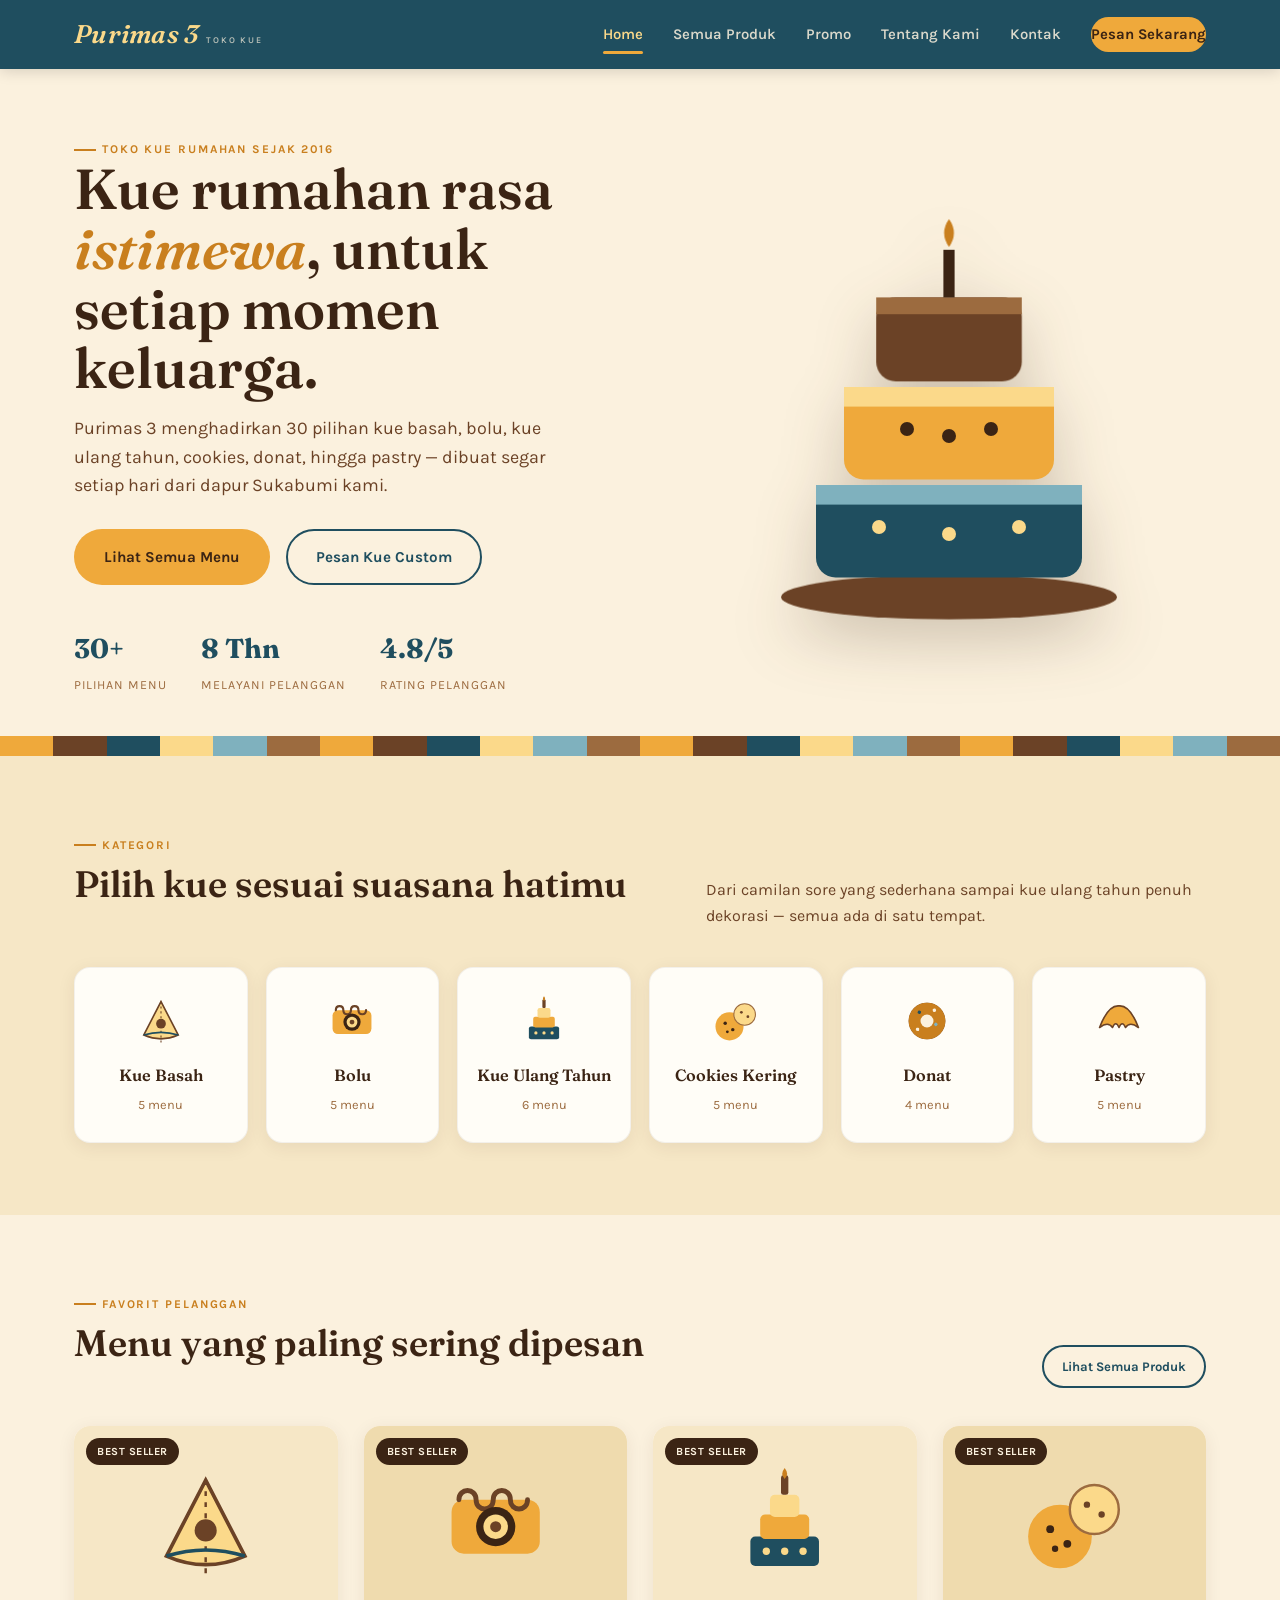
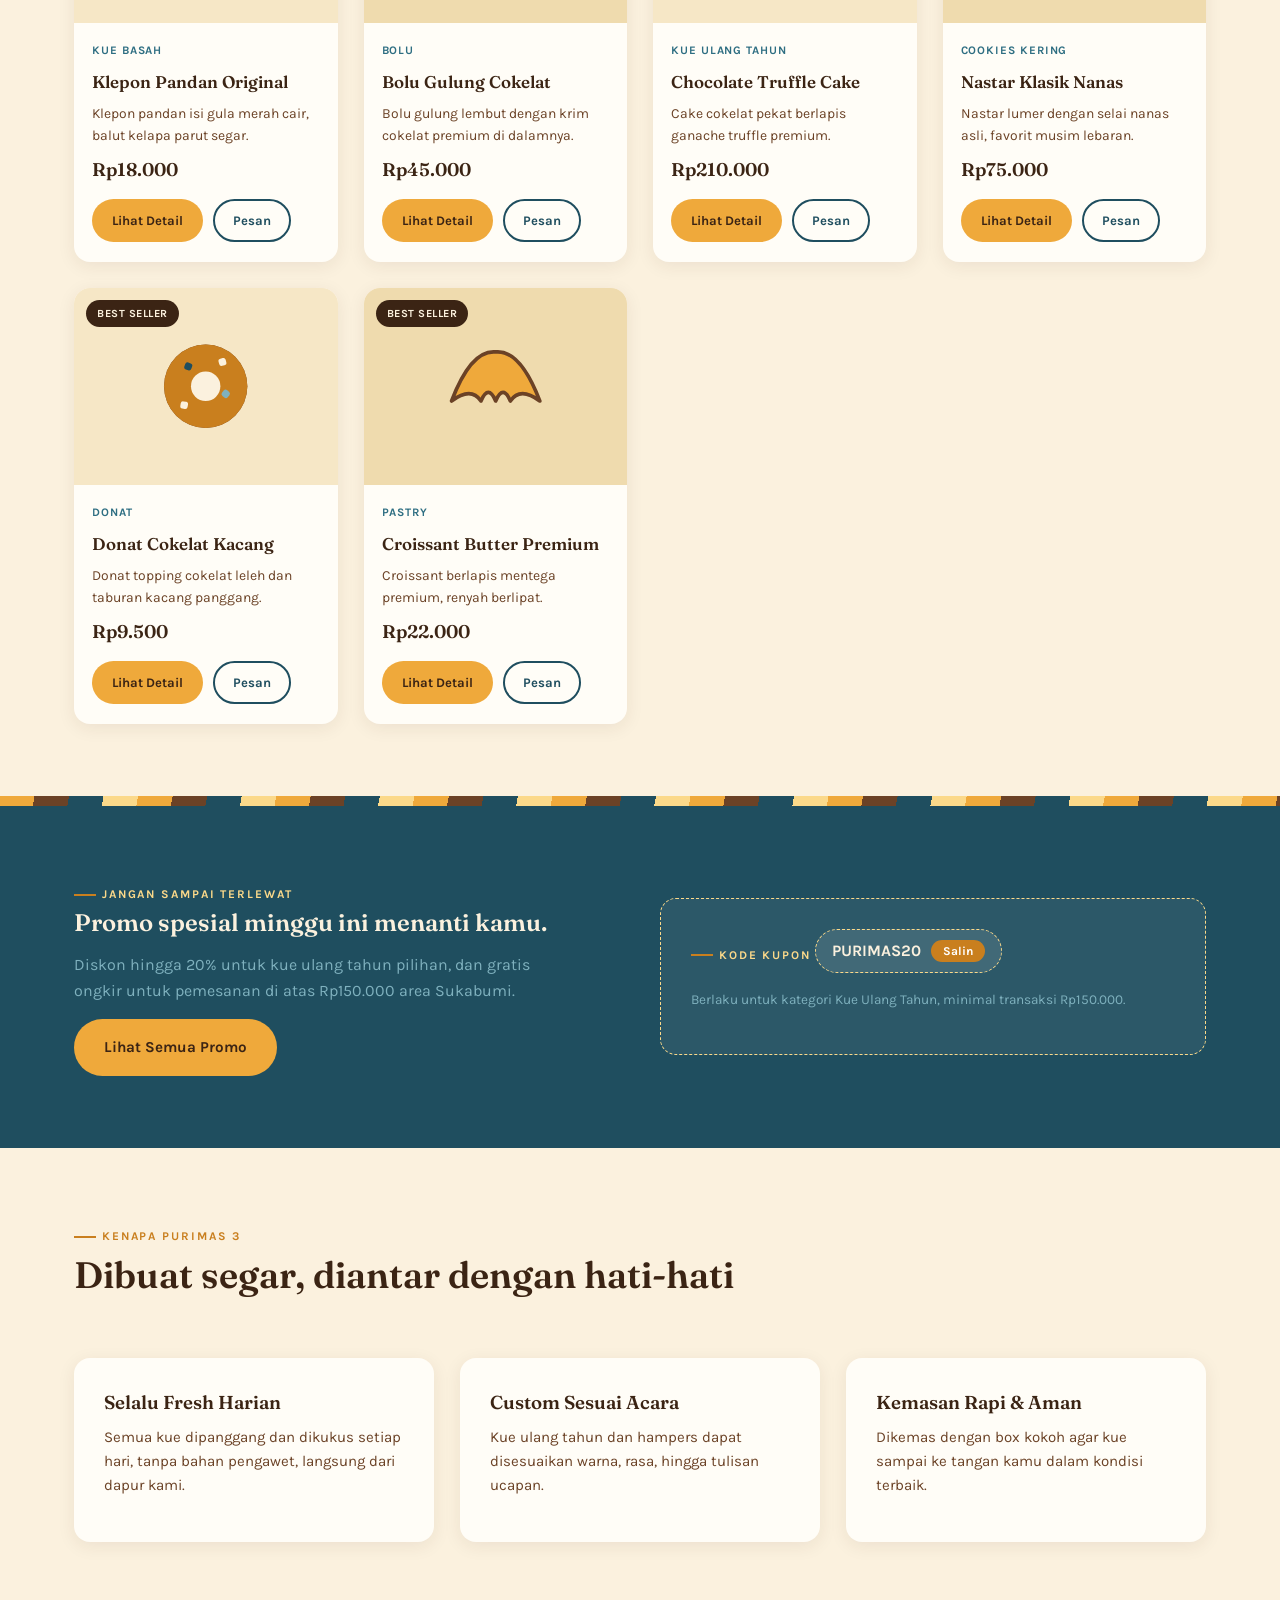
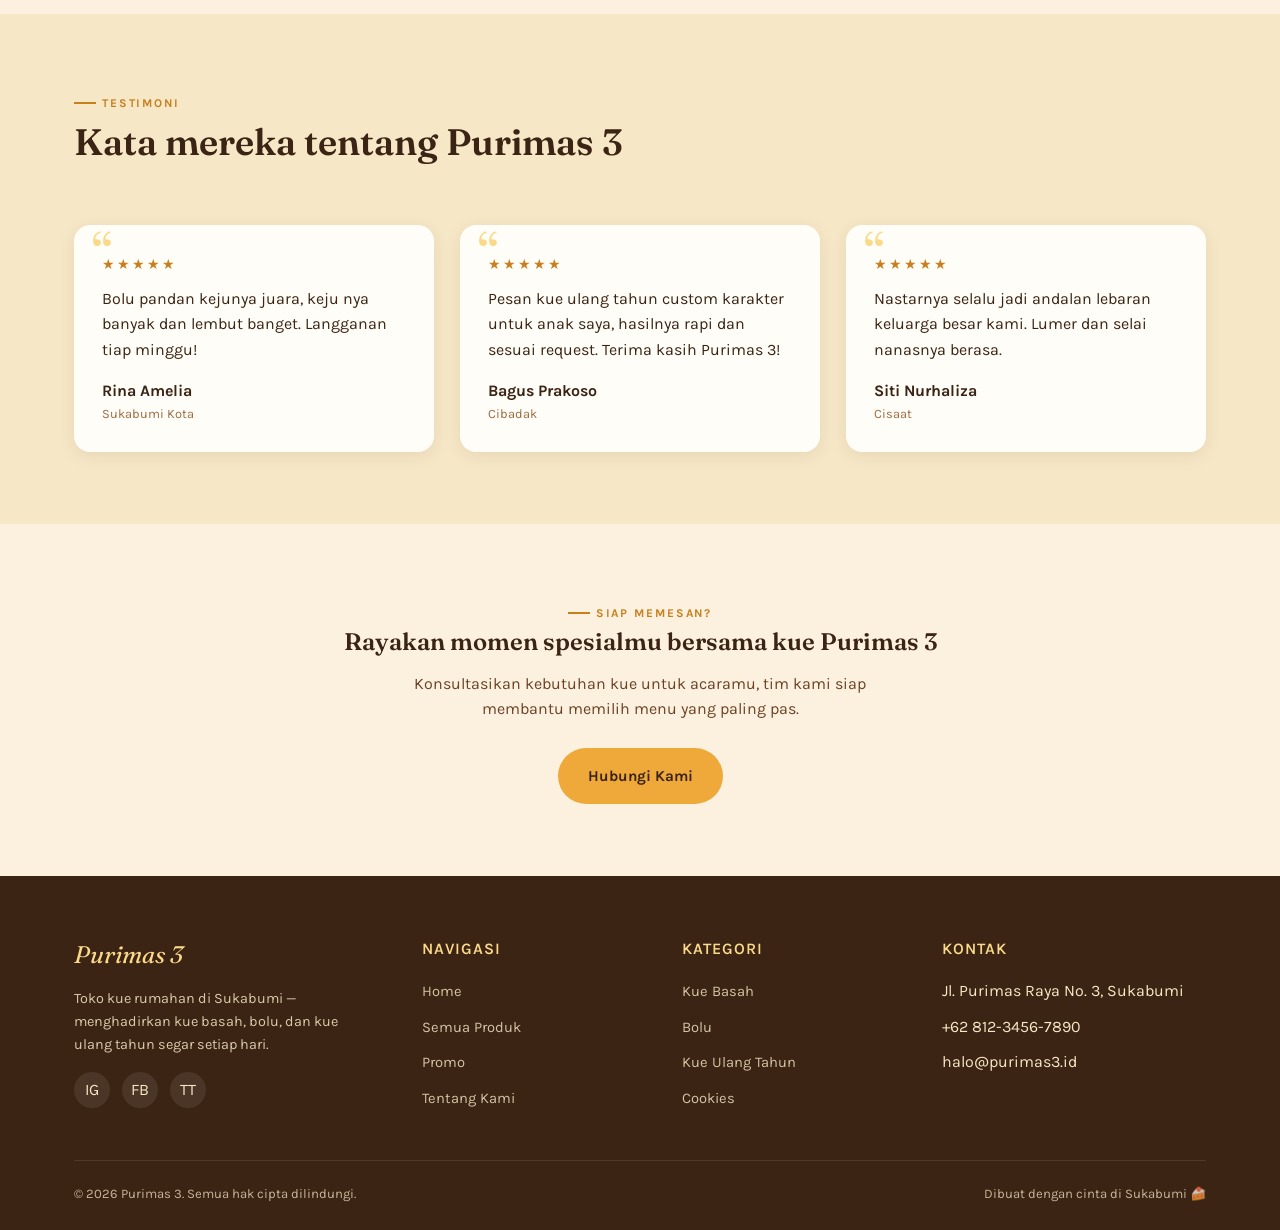
==== index.html @ 526856b1 "first commit" ====
<!DOCTYPE html>
<html lang="id">
<head>
<meta charset="UTF-8">
<meta name="viewport" content="width=device-width, initial-scale=1.0">
<title>Purimas 3 — Toko Kue &amp; Bolu Rumahan</title>
<meta name="description" content="Purimas 3, toko kue rumahan dengan 30 pilihan menu: kue basah, bolu, kue ulang tahun, cookies, donat, hingga pastry. Pesan online, antar ke rumah.">
<link rel="stylesheet" href="css/style.css">
</head>
<body>

<header class="site-header">
  <div class="nav-wrap">
    <a href="index.html" class="logo">Purimas 3 <small>Toko Kue</small></a>
    <nav class="nav-links" id="navLinks">
      <a href="index.html">Home</a>
      <a href="produk.html">Semua Produk</a>
      <a href="promo.html">Promo</a>
      <a href="tentang.html">Tentang Kami</a>
      <a href="kontak.html">Kontak</a>
      <a href="produk.html" class="nav-cta">Pesan Sekarang</a>
    </nav>
    <button class="nav-toggle" aria-label="Buka menu" aria-expanded="false">☰</button>
  </div>
</header>

<!-- HERO -->
<section class="hero">
  <div class="container hero-grid">
    <div>
      <span class="eyebrow">Toko Kue Rumahan Sejak 2016</span>
      <h1>Kue rumahan rasa <em>istimewa</em>, untuk setiap momen keluarga.</h1>
      <p class="lead">Purimas 3 menghadirkan 30 pilihan kue basah, bolu, kue ulang tahun, cookies, donat, hingga pastry — dibuat segar setiap hari dari dapur Sukabumi kami.</p>
      <div class="hero-actions">
        <a href="produk.html" class="btn btn-primary">Lihat Semua Menu</a>
        <a href="kontak.html" class="btn btn-outline">Pesan Kue Custom</a>
      </div>
      <div class="hero-stats">
        <div><strong>30+</strong><span>Pilihan Menu</span></div>
        <div><strong>8 Thn</strong><span>Melayani Pelanggan</span></div>
        <div><strong>4.8/5</strong><span>Rating Pelanggan</span></div>
      </div>
    </div>
    <div class="hero-art">
      <svg class="cake-illustration" viewBox="0 0 300 320" xmlns="http://www.w3.org/2000/svg">
        <ellipse class="layer" cx="150" cy="290" rx="120" ry="16" fill="var(--brown-mid)" opacity="0.25"/>
        <rect class="layer" x="55" y="210" width="190" height="66" rx="14" fill="var(--blue-deep)"/>
        <rect class="layer" x="55" y="210" width="190" height="14" fill="var(--blue-soft)"/>
        <rect class="layer" x="75" y="140" width="150" height="66" rx="14" fill="var(--gold)"/>
        <rect class="layer" x="75" y="140" width="150" height="14" fill="var(--gold-pale)"/>
        <rect class="layer" x="98" y="76" width="104" height="60" rx="14" fill="var(--brown-mid)"/>
        <rect class="layer" x="98" y="76" width="104" height="12" fill="var(--brown-soft)"/>
        <rect class="layer" x="146" y="42" width="8" height="34" fill="var(--brown-dark)"/>
        <path class="layer" d="M150 20 Q157 30 150 40 Q143 30 150 20 Z" fill="var(--gold-deep)"/>
        <circle class="layer" cx="120" cy="170" r="5" fill="var(--brown-dark)"/>
        <circle class="layer" cx="150" cy="175" r="5" fill="var(--brown-dark)"/>
        <circle class="layer" cx="180" cy="170" r="5" fill="var(--brown-dark)"/>
        <circle class="layer" cx="100" cy="240" r="5" fill="var(--gold-pale)"/>
        <circle class="layer" cx="150" cy="245" r="5" fill="var(--gold-pale)"/>
        <circle class="layer" cx="200" cy="240" r="5" fill="var(--gold-pale)"/>
      </svg>
    </div>
  </div>
</section>

<div class="lapis-divider"></div>

<!-- KATEGORI -->
<section class="bg-cream-soft">
  <div class="container">
    <div class="section-head">
      <div>
        <span class="eyebrow">Kategori</span>
        <h2>Pilih kue sesuai suasana hatimu</h2>
      </div>
      <p>Dari camilan sore yang sederhana sampai kue ulang tahun penuh dekorasi — semua ada di satu tempat.</p>
    </div>
    <div class="category-grid" id="categoryGrid"></div>
  </div>
</section>

<!-- PRODUK FAVORIT -->
<section>
  <div class="container">
    <div class="section-head">
      <div>
        <span class="eyebrow">Favorit Pelanggan</span>
        <h2>Menu yang paling sering dipesan</h2>
      </div>
      <a href="produk.html" class="btn btn-outline btn-small">Lihat Semua Produk</a>
    </div>
    <div class="product-grid" id="favoriteGrid"></div>
  </div>
</section>

<div class="lapis-strip"></div>

<!-- PROMO BANNER -->
<section class="bg-blue">
  <div class="container grid-2">
    <div>
      <span class="eyebrow" style="color:var(--gold-pale)">Jangan Sampai Terlewat</span>
      <h2>Promo spesial minggu ini menanti kamu.</h2>
      <p style="color:var(--blue-soft);max-width:48ch;">Diskon hingga 20% untuk kue ulang tahun pilihan, dan gratis ongkir untuk pemesanan di atas Rp150.000 area Sukabumi.</p>
      <a href="promo.html" class="btn btn-primary">Lihat Semua Promo</a>
    </div>
    <div class="info-card" style="background:rgba(255,253,247,0.06);border:1.5px dashed var(--gold-pale);box-shadow:none;">
      <p class="eyebrow" style="color:var(--gold-pale)">Kode Kupon</p>
      <div class="promo-code" style="background:rgba(255,253,247,0.1);color:var(--cream);border-color:var(--gold-pale);">
        <span>PURIMAS20</span>
        <button onclick="navigator.clipboard.writeText('PURIMAS20'); showToast('Kode promo disalin!')">Salin</button>
      </div>
      <p style="color:var(--blue-soft);font-size:.85rem;margin-top:12px;">Berlaku untuk kategori Kue Ulang Tahun, minimal transaksi Rp150.000.</p>
    </div>
  </div>
</section>

<!-- KENAPA PILIH KAMI -->
<section>
  <div class="container">
    <div class="section-head">
      <div>
        <span class="eyebrow">Kenapa Purimas 3</span>
        <h2>Dibuat segar, diantar dengan hati-hati</h2>
      </div>
    </div>
    <div class="grid-3">
      <div class="info-card reveal">
        <h3>Selalu Fresh Harian</h3>
        <p style="color:var(--brown-mid);font-size:.94rem;">Semua kue dipanggang dan dikukus setiap hari, tanpa bahan pengawet, langsung dari dapur kami.</p>
      </div>
      <div class="info-card reveal">
        <h3>Custom Sesuai Acara</h3>
        <p style="color:var(--brown-mid);font-size:.94rem;">Kue ulang tahun dan hampers dapat disesuaikan warna, rasa, hingga tulisan ucapan.</p>
      </div>
      <div class="info-card reveal">
        <h3>Kemasan Rapi &amp; Aman</h3>
        <p style="color:var(--brown-mid);font-size:.94rem;">Dikemas dengan box kokoh agar kue sampai ke tangan kamu dalam kondisi terbaik.</p>
      </div>
    </div>
  </div>
</section>

<!-- TESTIMONI -->
<section class="bg-cream-soft">
  <div class="container">
    <div class="section-head">
      <div>
        <span class="eyebrow">Testimoni</span>
        <h2>Kata mereka tentang Purimas 3</h2>
      </div>
    </div>
    <div class="grid-3">
      <div class="testi-card reveal">
        <div class="stars">★★★★★</div>
        <p style="margin-top:10px;">Bolu pandan kejunya juara, keju nya banyak dan lembut banget. Langganan tiap minggu!</p>
        <div class="testi-name">Rina Amelia</div>
        <div class="testi-role">Sukabumi Kota</div>
      </div>
      <div class="testi-card reveal">
        <div class="stars">★★★★★</div>
        <p style="margin-top:10px;">Pesan kue ulang tahun custom karakter untuk anak saya, hasilnya rapi dan sesuai request. Terima kasih Purimas 3!</p>
        <div class="testi-name">Bagus Prakoso</div>
        <div class="testi-role">Cibadak</div>
      </div>
      <div class="testi-card reveal">
        <div class="stars">★★★★★</div>
        <p style="margin-top:10px;">Nastarnya selalu jadi andalan lebaran keluarga besar kami. Lumer dan selai nanasnya berasa.</p>
        <div class="testi-name">Siti Nurhaliza</div>
        <div class="testi-role">Cisaat</div>
      </div>
    </div>
  </div>
</section>

<!-- CTA -->
<section>
  <div class="container text-center">
    <span class="eyebrow" style="justify-content:center;">Siap Memesan?</span>
    <h2>Rayakan momen spesialmu bersama kue Purimas 3</h2>
    <p style="max-width:52ch;margin:0 auto 26px;color:var(--brown-mid);">Konsultasikan kebutuhan kue untuk acaramu, tim kami siap membantu memilih menu yang paling pas.</p>
    <a href="kontak.html" class="btn btn-primary">Hubungi Kami</a>
  </div>
</section>

<footer class="site-footer">
  <div class="container">
    <div class="footer-grid">
      <div>
        <div class="footer-logo">Purimas 3</div>
        <p style="font-size:.9rem;opacity:.85;max-width:32ch;">Toko kue rumahan di Sukabumi — menghadirkan kue basah, bolu, dan kue ulang tahun segar setiap hari.</p>
        <div class="social-row">
          <a href="#" aria-label="Instagram Purimas 3">IG</a>
          <a href="#" aria-label="Facebook Purimas 3">FB</a>
          <a href="#" aria-label="TikTok Purimas 3">TT</a>
        </div>
      </div>
      <div>
        <h4>Navigasi</h4>
        <ul>
          <li><a href="index.html">Home</a></li>
          <li><a href="produk.html">Semua Produk</a></li>
          <li><a href="promo.html">Promo</a></li>
          <li><a href="tentang.html">Tentang Kami</a></li>
        </ul>
      </div>
      <div>
        <h4>Kategori</h4>
        <ul>
          <li><a href="produk.html?kategori=kue-basah">Kue Basah</a></li>
          <li><a href="produk.html?kategori=bolu">Bolu</a></li>
          <li><a href="produk.html?kategori=ulang-tahun">Kue Ulang Tahun</a></li>
          <li><a href="produk.html?kategori=cookies">Cookies</a></li>
        </ul>
      </div>
      <div>
        <h4>Kontak</h4>
        <ul>
          <li>Jl. Purimas Raya No. 3, Sukabumi</li>
          <li>+62 812-3456-7890</li>
          <li>halo@purimas3.id</li>
        </ul>
      </div>
    </div>
    <div class="footer-bottom">
      <span>© <span id="footer-year"></span> Purimas 3. Semua hak cipta dilindungi.</span>
      <span>Dibuat dengan cinta di Sukabumi 🍰</span>
    </div>
  </div>
</footer>

<script src="js/icons.js"></script>
<script src="js/products.js"></script>
<script src="js/main.js"></script>
<script>
  document.getElementById("categoryGrid").innerHTML = Object.keys(CATEGORY_META).map(categoryCardMarkup).join("");
  const favorites = PRODUCTS.filter(p => p.badge === "Best Seller").slice(0, 8);
  document.getElementById("favoriteGrid").innerHTML = favorites.map(productCardMarkup).join("");
</script>
</body>
</html>
---- css/style.css ----
/* =====================================================
   PURIMAS 3 — Design Tokens
   Palet: kuning (gold), biru (batik blue), coklat (choco)
   Signature: motif "Lapis" (pita lapisan kue lapis)
   ===================================================== */
@import url('https://fonts.googleapis.com/css2?family=Fraunces:ital,opsz,wght@0,9..144,400;0,9..144,600;0,9..144,700;1,9..144,500;1,9..144,600&family=Karla:ital,wght@0,400;0,500;0,600;0,700;1,400&display=swap');

:root{
  /* Colors */
  --cream:        #FBF1DE;
  --cream-soft:   #F6E7C6;
  --cream-deep:   #EFDBAE;
  --gold:         #EFA93B;
  --gold-deep:    #C97F1E;
  --gold-pale:    #FBD98A;
  --blue-deep:    #1F4E5F;
  --blue-mid:     #2E6E82;
  --blue-soft:    #7FB1BE;
  --brown-dark:   #3B2414;
  --brown-mid:    #6B4226;
  --brown-soft:   #9C6B3F;
  --white:        #FFFDF7;

  /* Type */
  --font-display: 'Fraunces', serif;
  --font-body: 'Karla', sans-serif;

  /* Layout */
  --maxw: 1180px;
  --radius-s: 8px;
  --radius-m: 16px;
  --radius-l: 28px;
  --shadow-1: 0 4px 18px rgba(59,36,20,0.08);
  --shadow-2: 0 14px 40px rgba(59,36,20,0.16);
}

*, *::before, *::after{ box-sizing: border-box; }
html{ scroll-behavior: smooth; }
body{
  margin:0;
  background: var(--cream);
  color: var(--brown-dark);
  font-family: var(--font-body);
  font-size: 16px;
  line-height: 1.6;
  -webkit-font-smoothing: antialiased;
}
img{ max-width:100%; display:block; }
a{ color: inherit; text-decoration:none; }
ul{ list-style:none; margin:0; padding:0; }
h1,h2,h3,h4{ font-family: var(--font-display); margin:0 0 .4em; color: var(--brown-dark); font-weight:600; }
p{ margin:0 0 1em; }
button{ font-family: var(--font-body); cursor:pointer; }
.container{ max-width: var(--maxw); margin:0 auto; padding: 0 24px; }

:focus-visible{
  outline: 3px solid var(--blue-mid);
  outline-offset: 3px;
}

@media (prefers-reduced-motion: reduce){
  *{ animation-duration: 0.001ms !important; animation-iteration-count: 1 !important; transition-duration: 0.001ms !important; scroll-behavior: auto !important; }
}

/* =================== Eyebrow / labels =================== */
.eyebrow{
  font-family: var(--font-body);
  text-transform: uppercase;
  letter-spacing: .16em;
  font-size: .74rem;
  font-weight: 700;
  color: var(--gold-deep);
  display:inline-flex;
  align-items:center;
  gap:.5em;
}
.eyebrow::before{
  content:"";
  width: 22px; height: 2px;
  background: var(--gold-deep);
  display:inline-block;
}

/* =================== LAPIS RIBBON (signature) =================== */
.lapis-divider{
  width:100%;
  height: 20px;
  display:flex;
}
.lapis-divider span{ flex:1; height:100%; }
.lapis-divider span:nth-child(6n+1){ background: var(--gold); }
.lapis-divider span:nth-child(6n+2){ background: var(--brown-mid); }
.lapis-divider span:nth-child(6n+3){ background: var(--blue-deep); }
.lapis-divider span:nth-child(6n+4){ background: var(--gold-pale); }
.lapis-divider span:nth-child(6n+5){ background: var(--blue-soft); }
.lapis-divider span:nth-child(6n+6){ background: var(--brown-soft); }

.lapis-strip{
  height: 10px;
  background: repeating-linear-gradient(
    100deg,
    var(--gold) 0 34px,
    var(--brown-mid) 34px 68px,
    var(--blue-deep) 68px 102px,
    var(--gold-pale) 102px 136px
  );
}

/* =================== HEADER / NAV =================== */
.site-header{
  background: var(--blue-deep);
  color: var(--cream);
  position: sticky;
  top:0;
  z-index: 100;
  box-shadow: 0 2px 14px rgba(0,0,0,0.15);
}
.nav-wrap{
  display:flex;
  align-items:center;
  justify-content:space-between;
  padding: 14px 24px;
  max-width: var(--maxw);
  margin: 0 auto;
}
.logo{
  font-family: var(--font-display);
  font-style: italic;
  font-weight:600;
  font-size: 1.6rem;
  color: var(--gold-pale);
  letter-spacing: .01em;
  display:flex;
  align-items:baseline;
  gap:8px;
}
.logo small{
  font-family: var(--font-body);
  font-style: normal;
  font-size: .55rem;
  letter-spacing: .2em;
  text-transform: uppercase;
  color: var(--cream);
  opacity:.7;
}
.nav-links{
  display:flex;
  gap: 30px;
  align-items:center;
}
.nav-links a{
  font-size: .93rem;
  font-weight: 600;
  color: var(--cream);
  opacity:.85;
  position:relative;
  padding: 6px 0;
  transition: opacity .2s ease;
}
.nav-links a:hover{ opacity:1; }
.nav-links a.active{ opacity:1; color: var(--gold-pale); }
.nav-links a.active::after{
  content:"";
  position:absolute;
  left:0; right:0; bottom:-2px;
  height:3px;
  background: var(--gold);
  border-radius: 2px;
}
.nav-cta{
  background: var(--gold);
  color: var(--brown-dark) !important;
  padding: 10px 20px;
  border-radius: 999px;
  font-weight:700 !important;
  opacity:1 !important;
  transition: transform .2s ease, background .2s ease;
}
.nav-cta:hover{ background: var(--gold-pale); transform: translateY(-2px); }

.nav-toggle{
  display:none;
  background:none;
  border:none;
  color: var(--cream);
  font-size: 1.6rem;
  padding: 4px 8px;
}

@media (max-width: 880px){
  .nav-toggle{ display:block; }
  .nav-links{
    position: fixed;
    inset: 62px 0 0 0;
    background: var(--blue-deep);
    flex-direction: column;
    align-items: flex-start;
    padding: 30px 28px;
    gap: 22px;
    transform: translateX(100%);
    transition: transform .3s ease;
  }
  .nav-links.open{ transform: translateX(0); }
  .nav-links a{ font-size: 1.1rem; }
}

/* =================== BUTTONS =================== */
.btn{
  display:inline-flex;
  align-items:center;
  gap: 10px;
  padding: 14px 28px;
  border-radius: 999px;
  font-weight: 700;
  font-size: .95rem;
  border: 2px solid transparent;
  transition: transform .2s ease, box-shadow .2s ease, background .2s ease, color .2s ease;
}
.btn-primary{
  background: var(--gold);
  color: var(--brown-dark);
}
.btn-primary:hover{ background: var(--gold-deep); color: var(--white); transform: translateY(-3px); box-shadow: var(--shadow-2); }
.btn-outline{
  background: transparent;
  border-color: var(--blue-deep);
  color: var(--blue-deep);
}
.btn-outline:hover{ background: var(--blue-deep); color: var(--cream); transform: translateY(-3px); }
.btn-dark{
  background: var(--brown-dark);
  color: var(--cream);
}
.btn-dark:hover{ background: var(--blue-deep); transform: translateY(-3px); }
.btn-small{ padding: 9px 18px; font-size: .82rem; }
.btn-block{ width:100%; justify-content:center; }

/* =================== HERO =================== */
.hero{
  padding: 64px 0 40px;
  overflow: hidden;
}
.hero-grid{
  display:grid;
  grid-template-columns: 1.05fr .95fr;
  gap: 50px;
  align-items:center;
}
.hero h1{
  font-size: clamp(2.4rem, 4.4vw, 3.6rem);
  line-height: 1.06;
  margin-bottom: .3em;
}
.hero h1 em{
  font-style: italic;
  color: var(--gold-deep);
}
.hero p.lead{
  font-size: 1.12rem;
  max-width: 46ch;
  color: var(--brown-mid);
}
.hero-actions{
  display:flex;
  gap: 16px;
  margin-top: 28px;
  flex-wrap: wrap;
}
.hero-stats{
  display:flex;
  gap: 34px;
  margin-top: 42px;
  flex-wrap: wrap;
}
.hero-stats div strong{
  display:block;
  font-family: var(--font-display);
  font-size: 1.7rem;
  color: var(--blue-deep);
}
.hero-stats div span{
  font-size: .78rem;
  text-transform: uppercase;
  letter-spacing: .08em;
  color: var(--brown-soft);
}

/* Hero illustration: layered cake made of stacked bands */
.hero-art{
  position: relative;
  display:flex;
  justify-content:center;
}
.cake-illustration{
  width: 100%;
  max-width: 420px;
  filter: drop-shadow(0 22px 30px rgba(59,36,20,0.22));
}
.cake-illustration .layer{
  transform-origin: center;
  animation: riseIn .7s ease both;
}
.cake-illustration .layer:nth-child(1){ animation-delay: .05s; }
.cake-illustration .layer:nth-child(2){ animation-delay: .15s; }
.cake-illustration .layer:nth-child(3){ animation-delay: .25s; }
.cake-illustration .layer:nth-child(4){ animation-delay: .35s; }
.cake-illustration .layer:nth-child(5){ animation-delay: .45s; }
@keyframes riseIn{
  from{ opacity:0; transform: translateY(14px); }
  to{ opacity:1; transform: translateY(0); }
}

@media (max-width: 900px){
  .hero-grid{ grid-template-columns: 1fr; }
  .hero-art{ order:-1; }
}

/* =================== SECTIONS =================== */
section{ padding: 72px 0; }
.section-head{
  display:flex;
  justify-content:space-between;
  align-items:flex-end;
  gap: 20px;
  margin-bottom: 38px;
  flex-wrap: wrap;
}
.section-head h2{ font-size: clamp(1.7rem, 3vw, 2.3rem); }
.section-head p{ color: var(--brown-mid); max-width: 50ch; margin:0; }

.bg-blue{ background: var(--blue-deep); color: var(--cream); }
.bg-blue h2, .bg-blue h3, .bg-blue h4{ color: var(--cream); }
.bg-blue .section-head p{ color: var(--blue-soft); }
.bg-cream-soft{ background: var(--cream-soft); }

/* =================== CATEGORY TILES =================== */
.category-grid{
  display:grid;
  grid-template-columns: repeat(6, 1fr);
  gap: 18px;
}
.category-card{
  background: var(--white);
  border-radius: var(--radius-m);
  padding: 26px 18px;
  text-align:center;
  box-shadow: var(--shadow-1);
  border: 1px solid rgba(59,36,20,0.06);
  transition: transform .25s ease, box-shadow .25s ease, border-color .25s ease;
}
.category-card:hover{
  transform: translateY(-6px);
  box-shadow: var(--shadow-2);
  border-color: var(--gold);
}
.category-card .cat-icon{
  width: 54px; height:54px;
  margin: 0 auto 14px;
}
.category-card h4{ font-size: 1.02rem; margin-bottom:.2em; }
.category-card span{ font-size: .8rem; color: var(--brown-soft); }

@media (max-width: 980px){ .category-grid{ grid-template-columns: repeat(3, 1fr); } }
@media (max-width: 560px){ .category-grid{ grid-template-columns: repeat(2, 1fr); } }

/* =================== PRODUCT CARDS =================== */
.product-grid{
  display:grid;
  grid-template-columns: repeat(4, 1fr);
  gap: 26px;
}
@media (max-width: 1080px){ .product-grid{ grid-template-columns: repeat(3, 1fr); } }
@media (max-width: 760px){ .product-grid{ grid-template-columns: repeat(2, 1fr); } }
@media (max-width: 480px){ .product-grid{ grid-template-columns: 1fr; } }

.product-card{
  background: var(--white);
  border-radius: var(--radius-m);
  overflow:hidden;
  box-shadow: var(--shadow-1);
  transition: transform .25s ease, box-shadow .25s ease;
  display:flex;
  flex-direction: column;
}
.product-card:hover{ transform: translateY(-6px); box-shadow: var(--shadow-2); }
.product-media{
  aspect-ratio: 4/3;
  position:relative;
  display:flex;
  align-items:center;
  justify-content:center;
  overflow:hidden;
}
.product-media svg{ width:62%; height:62%; }
.product-badge{
  position:absolute;
  top:12px; left:12px;
  background: var(--brown-dark);
  color: var(--cream);
  font-size: .68rem;
  font-weight:700;
  text-transform: uppercase;
  letter-spacing:.05em;
  padding: 5px 11px;
  border-radius: 999px;
}
.product-badge.promo{ background: var(--gold-deep); color:#fff; }
.product-body{
  padding: 18px 18px 20px;
  display:flex;
  flex-direction:column;
  gap: 8px;
  flex:1;
}
.product-cat{
  font-size: .72rem;
  text-transform: uppercase;
  letter-spacing: .08em;
  color: var(--blue-mid);
  font-weight:700;
}
.product-name{ font-size: 1.06rem; margin:0; }
.product-price{
  font-family: var(--font-display);
  font-weight:600;
  font-size: 1.15rem;
  color: var(--brown-dark);
  margin-top: auto;
}
.product-price .old{
  text-decoration: line-through;
  color: var(--brown-soft);
  font-size: .85rem;
  font-weight:400;
  margin-right: 8px;
}
.product-actions{ display:flex; gap:10px; margin-top:6px; }

/* =================== FILTER BAR (produk page) =================== */
.filter-bar{
  display:flex;
  gap: 12px;
  flex-wrap: wrap;
  margin-bottom: 34px;
}
.filter-chip{
  padding: 9px 18px;
  border-radius: 999px;
  background: var(--white);
  border: 1.5px solid var(--cream-deep);
  font-size: .85rem;
  font-weight:600;
  color: var(--brown-mid);
  transition: all .2s ease;
}
.filter-chip:hover{ border-color: var(--gold); }
.filter-chip.active{
  background: var(--blue-deep);
  color: var(--cream);
  border-color: var(--blue-deep);
}
.search-row{
  display:flex;
  gap: 14px;
  margin-bottom: 22px;
  flex-wrap:wrap;
}
.search-input{
  flex:1;
  min-width: 220px;
  padding: 13px 18px;
  border-radius: 999px;
  border: 1.5px solid var(--cream-deep);
  background: var(--white);
  font-family: var(--font-body);
  font-size: .95rem;
  color: var(--brown-dark);
}
.search-input:focus{ border-color: var(--gold-deep); outline:none; }
.result-count{ color: var(--brown-soft); font-size: .88rem; margin-bottom: 20px; }

/* =================== CARDS / STORY / INFO =================== */
.info-card{
  background: var(--white);
  border-radius: var(--radius-m);
  padding: 30px;
  box-shadow: var(--shadow-1);
}
.grid-2{ display:grid; grid-template-columns: 1fr 1fr; gap: 40px; align-items:center; }
.grid-3{ display:grid; grid-template-columns: repeat(3,1fr); gap: 26px; }
@media (max-width: 860px){ .grid-2{ grid-template-columns:1fr; } .grid-3{ grid-template-columns:1fr; } }

/* =================== TESTIMONI =================== */
.testi-card{
  background: var(--white);
  border-radius: var(--radius-m);
  padding: 28px;
  box-shadow: var(--shadow-1);
  position: relative;
}
.testi-card::before{
  content: "“";
  font-family: var(--font-display);
  font-size: 3.4rem;
  color: var(--gold-pale);
  position:absolute;
  top: 2px; left: 18px;
  line-height:1;
}
.testi-name{ font-weight:700; margin-top: 14px; }
.testi-role{ font-size: .8rem; color: var(--brown-soft); }
.stars{ color: var(--gold-deep); letter-spacing: 2px; font-size: .9rem; }

/* =================== PROMO PAGE =================== */
.promo-card{
  background: var(--white);
  border-radius: var(--radius-l);
  overflow:hidden;
  box-shadow: var(--shadow-1);
  display:grid;
  grid-template-columns: 220px 1fr;
}
.promo-visual{
  background: var(--blue-deep);
  color: var(--gold-pale);
  display:flex;
  flex-direction:column;
  align-items:center;
  justify-content:center;
  padding: 26px;
  text-align:center;
}
.promo-visual .pct{
  font-family: var(--font-display);
  font-size: 2.4rem;
  font-weight:700;
}
.promo-visual .pct span{ font-size:1.1rem; }
.promo-body{ padding: 26px 28px; display:flex; flex-direction:column; gap:10px; }
.promo-code{
  display:inline-flex;
  align-items:center;
  gap: 10px;
  background: var(--cream-soft);
  border: 1.5px dashed var(--gold-deep);
  padding: 8px 16px;
  border-radius: 999px;
  font-weight:700;
  color: var(--brown-dark);
  width: fit-content;
  font-family: var(--font-body);
}
.promo-code button{
  background: var(--gold-deep);
  color:#fff;
  border:none;
  border-radius: 999px;
  padding: 4px 12px;
  font-size: .75rem;
  font-weight:700;
}
.promo-expiry{ font-size:.8rem; color: var(--brown-soft); }
@media (max-width: 680px){ .promo-card{ grid-template-columns: 1fr; } .promo-visual{ padding: 20px; flex-direction:row; gap:10px; } }

/* =================== TIMELINE (tentang kami) =================== */
.timeline{ position:relative; padding-left: 34px; border-left: 3px solid var(--cream-deep); }
.timeline-item{ position:relative; padding-bottom: 40px; }
.timeline-item:last-child{ padding-bottom:0; }
.timeline-item::before{
  content:"";
  position:absolute;
  left: -42px; top: 4px;
  width: 16px; height:16px;
  border-radius:50%;
  background: var(--gold);
  border: 3px solid var(--cream);
  box-shadow: 0 0 0 3px var(--blue-deep);
}
.timeline-year{ font-family: var(--font-display); color: var(--blue-deep); font-size:1.2rem; font-weight:700; }

/* =================== FORM (kontak) =================== */
.form-field{ margin-bottom: 20px; }
.form-field label{ display:block; font-weight:700; font-size:.86rem; margin-bottom:7px; color: var(--brown-dark); }
.form-field input, .form-field select, .form-field textarea{
  width:100%;
  padding: 13px 16px;
  border-radius: var(--radius-s);
  border: 1.5px solid var(--cream-deep);
  background: var(--white);
  font-family: var(--font-body);
  font-size: .95rem;
  color: var(--brown-dark);
}
.form-field textarea{ resize: vertical; min-height: 120px; }
.form-field input:focus, .form-field select:focus, .form-field textarea:focus{ border-color: var(--gold-deep); outline:none; }
.form-note{ font-size: .8rem; color: var(--brown-soft); margin-top: 10px; }
.form-success{
  display:none;
  background: var(--blue-deep);
  color: var(--gold-pale);
  padding: 16px 20px;
  border-radius: var(--radius-s);
  font-weight:600;
  margin-top: 16px;
}
.contact-info-item{ display:flex; gap:14px; margin-bottom: 22px; align-items:flex-start; }
.contact-info-item .ci-icon{
  width: 42px; height:42px; flex-shrink:0;
  border-radius:50%;
  background: var(--cream-soft);
  display:flex; align-items:center; justify-content:center;
  color: var(--blue-deep);
}
.map-placeholder{
  background: linear-gradient(135deg, var(--cream-soft), var(--cream-deep));
  border-radius: var(--radius-m);
  height: 260px;
  color: var(--brown-mid);
  padding:0;
  border:0;
  overflow: hidden;
}

/* =================== BREADCRUMB =================== */
.breadcrumb{ font-size: .85rem; color: var(--brown-soft); margin-bottom: 26px; }
.breadcrumb a{ color: var(--blue-mid); font-weight:600; }
.breadcrumb a:hover{ text-decoration: underline; }

/* =================== DETAIL PRODUK =================== */
.detail-grid{
  display:grid;
  grid-template-columns: 1fr 1.1fr;
  gap: 50px;
  align-items:flex-start;
}
.detail-media{
  background: var(--cream-soft);
  border-radius: var(--radius-l);
  aspect-ratio: 1/1;
  display:flex;
  align-items:center;
  justify-content:center;
  position: sticky;
  top: 100px;
}
.detail-media svg{ width: 55%; height:55%; }
.detail-price-row{ display:flex; align-items:baseline; gap:14px; margin: 10px 0 6px; }
.detail-price{ font-family: var(--font-display); font-size: 2rem; font-weight:700; color: var(--brown-dark); }
.detail-price.old{ font-size:1.1rem; color: var(--brown-soft); text-decoration: line-through; font-family: var(--font-body); font-weight:400; }
.qty-row{ display:flex; align-items:center; gap:16px; margin: 22px 0; }
.qty-control{ display:flex; align-items:center; border: 1.5px solid var(--cream-deep); border-radius: 999px; overflow:hidden; }
.qty-control button{ background: var(--cream-soft); border:none; width:38px; height:38px; font-size:1.1rem; font-weight:700; color: var(--brown-dark); }
.qty-control span{ width: 42px; text-align:center; font-weight:700; }
.detail-tabs{ display:flex; gap: 24px; border-bottom: 2px solid var(--cream-deep); margin: 34px 0 20px; }
.detail-tab-btn{ background:none; border:none; padding: 10px 0; font-weight:700; color: var(--brown-soft); border-bottom: 3px solid transparent; margin-bottom:-2px; }
.detail-tab-btn.active{ color: var(--blue-deep); border-color: var(--gold); }
.detail-tab-panel{ display:none; }
.detail-tab-panel.active{ display:block; }
.spec-list{ display:grid; grid-template-columns: 1fr 1fr; gap: 12px 24px; }
.spec-list div{ font-size:.92rem; }
.spec-list dt{ font-weight:700; color: var(--brown-dark); display:inline; }
@media (max-width: 860px){ .detail-grid{ grid-template-columns:1fr; } .detail-media{ position:static; } }

/* =================== FOOTER =================== */
.site-footer{
  background: var(--brown-dark);
  color: var(--cream-soft);
  padding: 60px 0 26px;
}
.footer-grid{
  display:grid;
  grid-template-columns: 1.4fr 1fr 1fr 1.2fr;
  gap: 40px;
  margin-bottom: 40px;
}
.footer-grid h4{ color: var(--gold-pale); font-size: 1rem; margin-bottom: 16px; font-family: var(--font-body); text-transform: uppercase; letter-spacing: .06em; }
.footer-grid ul li{ margin-bottom: 10px; }
.footer-grid ul li a{ color: var(--cream-soft); opacity: .82; font-size: .92rem; }
.footer-grid ul li a:hover{ opacity:1; text-decoration: underline; }
.footer-logo{ font-family: var(--font-display); font-style: italic; color: var(--gold-pale); font-size: 1.5rem; margin-bottom: 12px; }
.footer-bottom{
  border-top: 1px solid rgba(255,255,255,0.12);
  padding-top: 22px;
  display:flex;
  justify-content:space-between;
  flex-wrap:wrap;
  gap: 10px;
  font-size: .82rem;
  opacity:.75;
}
.social-row{ display:flex; gap: 12px; margin-top: 16px; }
.social-row a{
  width: 36px; height:36px;
  border-radius:50%;
  background: rgba(255,255,255,0.08);
  display:flex; align-items:center; justify-content:center;
  transition: background .2s ease;
}
.social-row a:hover{ background: var(--gold-deep); }
@media (max-width: 860px){ .footer-grid{ grid-template-columns: 1fr 1fr; } }
@media (max-width: 520px){ .footer-grid{ grid-template-columns: 1fr; } }

/* =================== PAGE HEADER (banner kecil di tiap halaman) =================== */
.page-banner{
  background: var(--blue-deep);
  color: var(--cream);
  padding: 54px 0 42px;
  position: relative;
  overflow:hidden;
}
.page-banner h1{ color: var(--cream); font-size: clamp(1.9rem, 4vw, 2.6rem); }
.page-banner p{ color: var(--blue-soft); max-width: 60ch; }

/* =================== UTILITIES =================== */
.text-center{ text-align:center; }
.mt-0{ margin-top:0; }
.reveal{ opacity:0; transform: translateY(24px); transition: opacity .6s ease, transform .6s ease; }
.reveal.in{ opacity:1; transform: translateY(0); }
.empty-state{
  text-align:center;
  padding: 60px 20px;
  color: var(--brown-soft);
}
.empty-state h3{ color: var(--brown-dark); }

.toast{
  position: fixed;
  bottom: 26px;
  left: 50%;
  transform: translate(-50%, 120%);
  background: var(--brown-dark);
  color: var(--cream);
  padding: 14px 26px;
  border-radius: 999px;
  font-weight:600;
  box-shadow: var(--shadow-2);
  transition: transform .35s ease;
  z-index: 999;
}
.toast.show{ transform: translate(-50%, 0); }
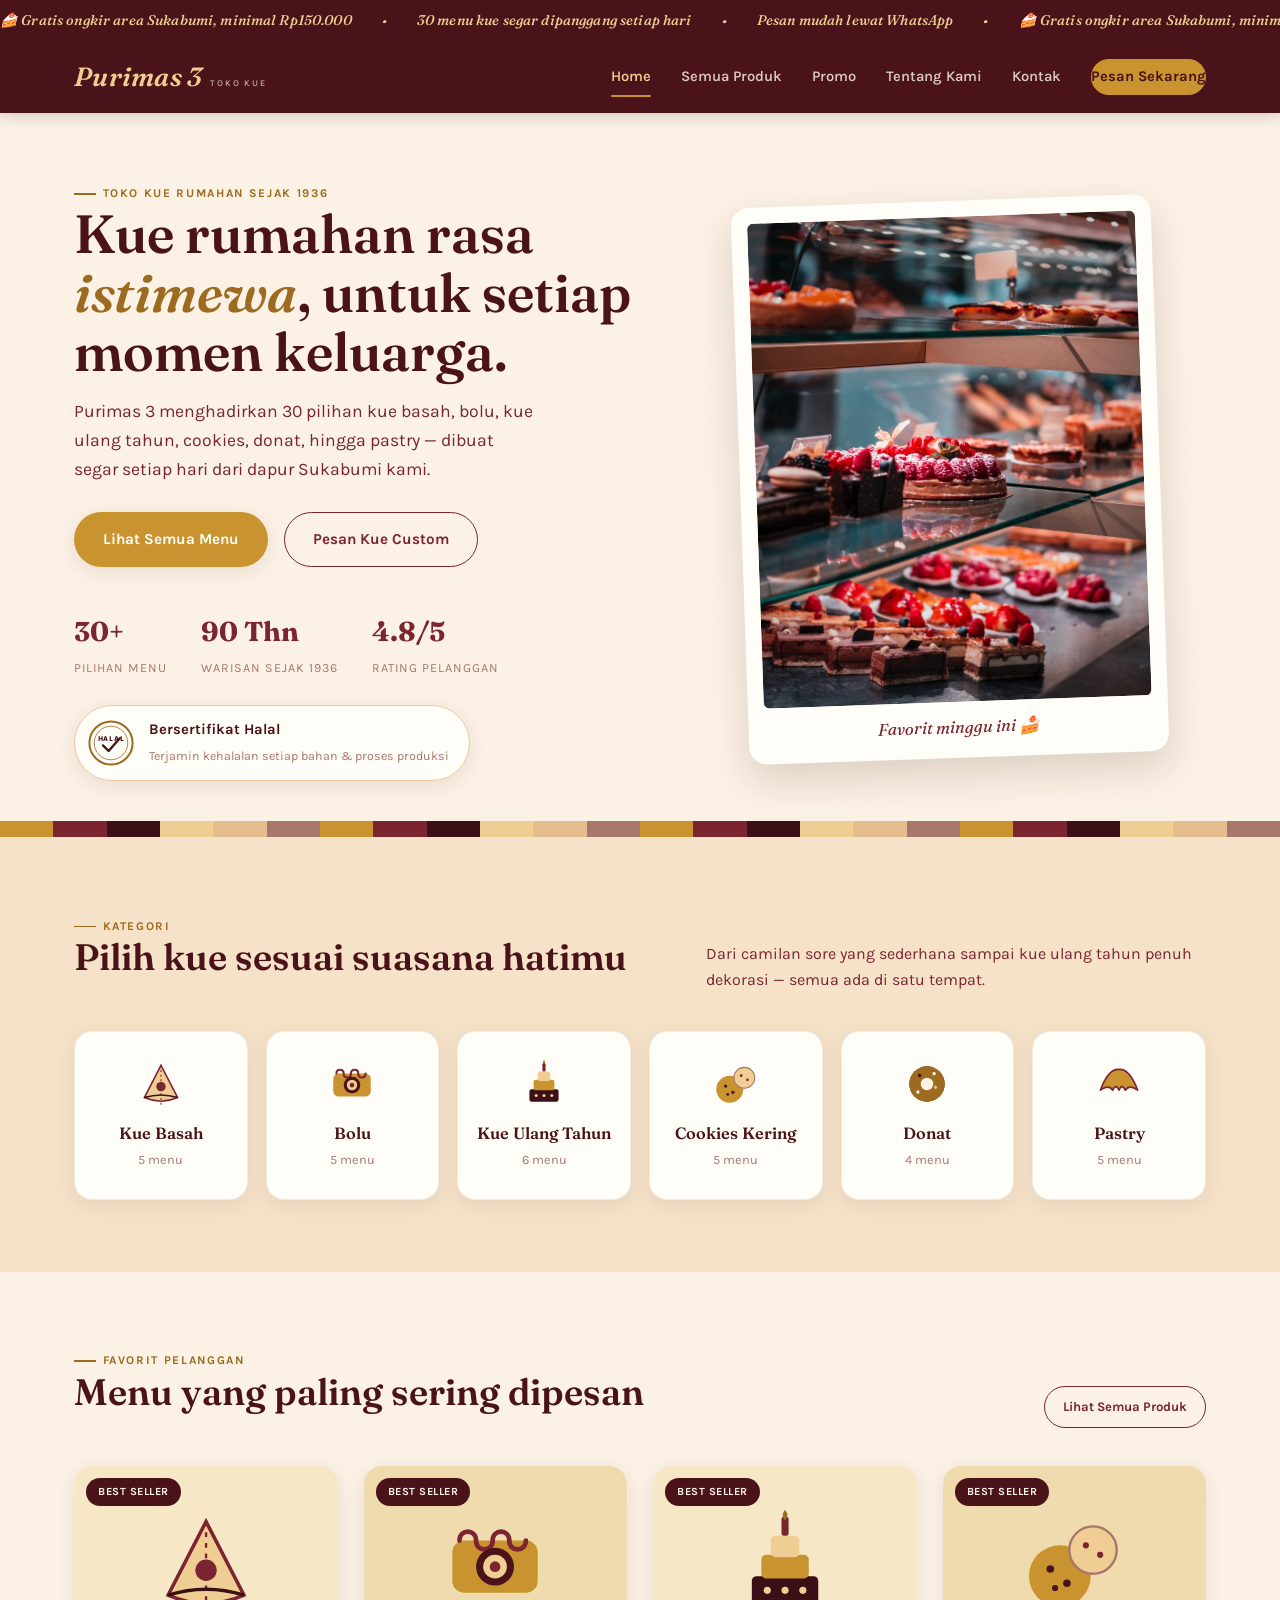
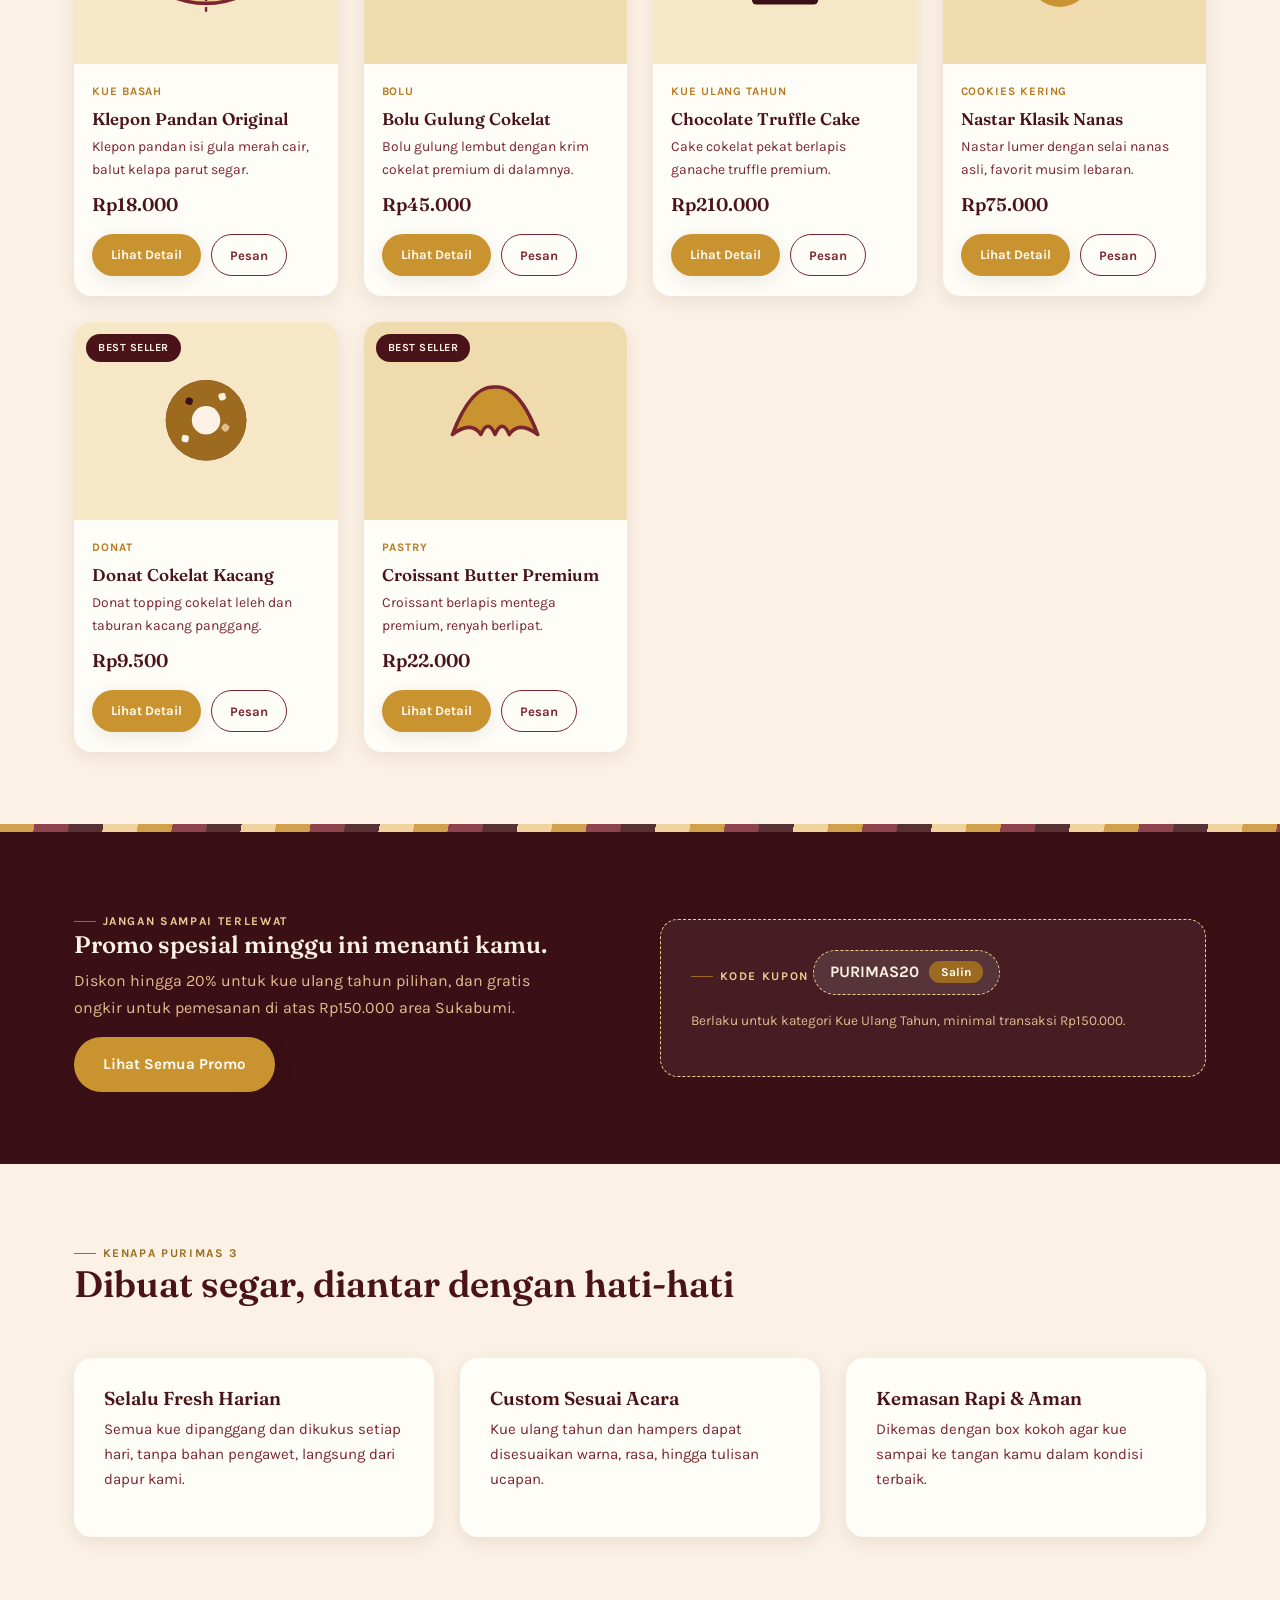
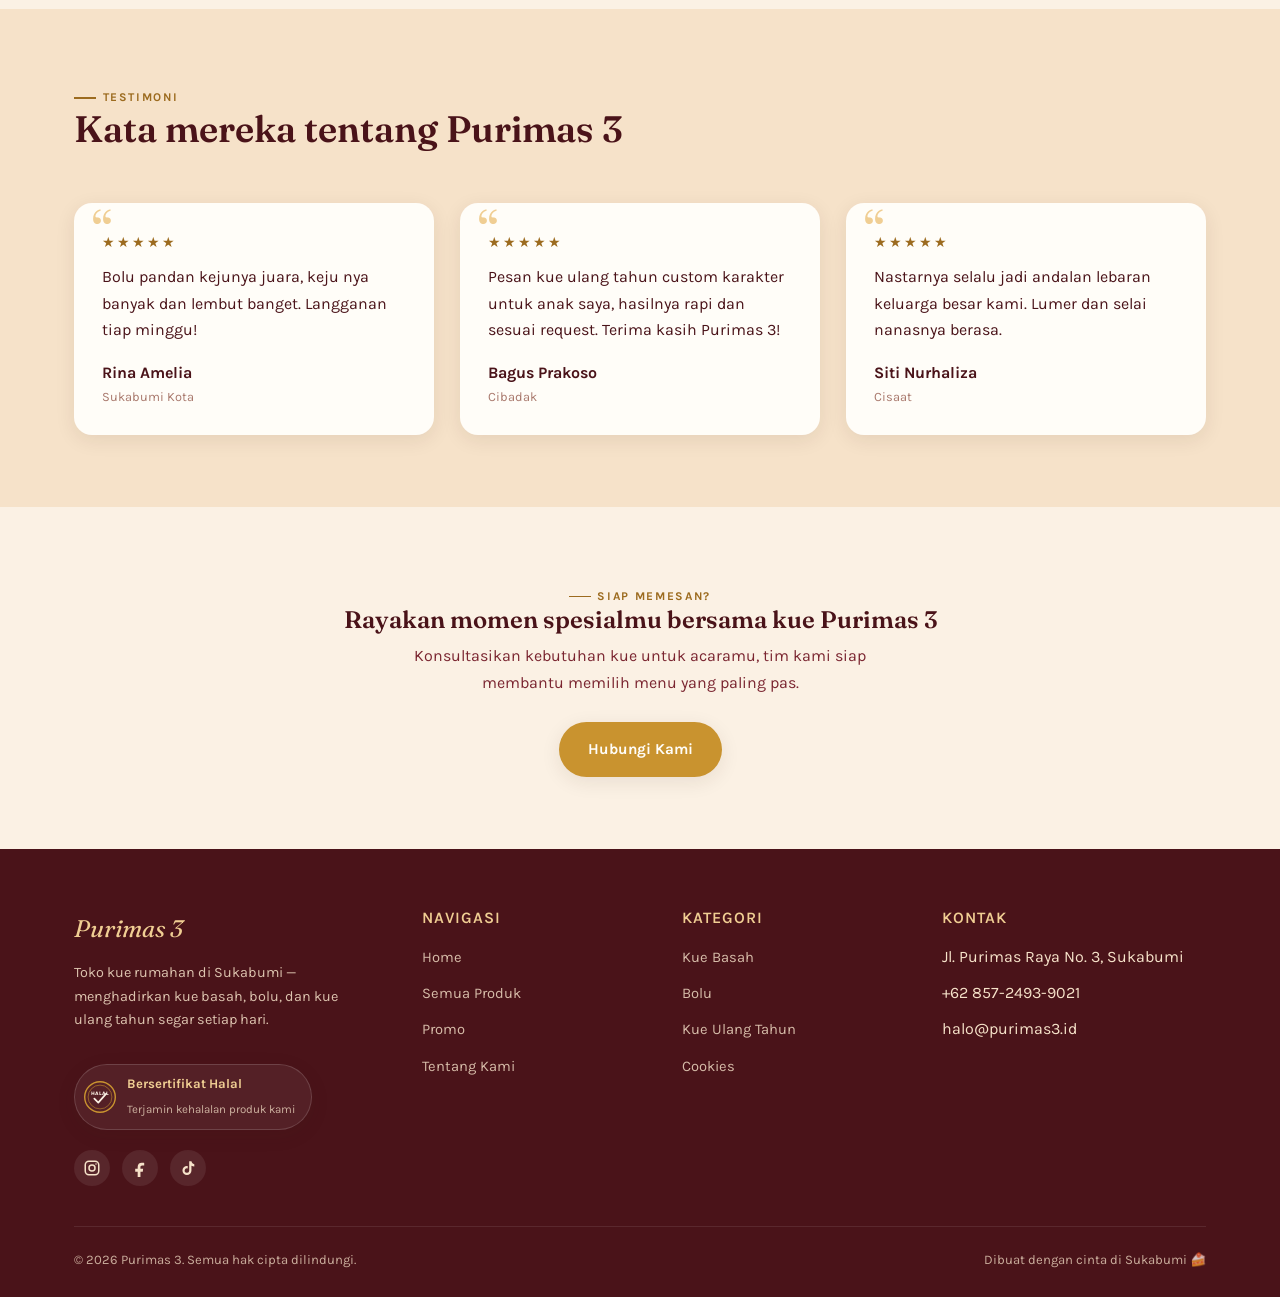
==== commit 23f43863: "Menyempurnakan website" ====
--- a/index.html
+++ b/index.html
@@ -5,10 +5,35 @@
 <meta name="viewport" content="width=device-width, initial-scale=1.0">
 <title>Purimas 3 — Toko Kue &amp; Bolu Rumahan</title>
 <meta name="description" content="Purimas 3, toko kue rumahan dengan 30 pilihan menu: kue basah, bolu, kue ulang tahun, cookies, donat, hingga pastry. Pesan online, antar ke rumah.">
+<link rel="canonical" href="https://purimas3.id/">
+
+<meta property="og:type" content="website">
+<meta property="og:site_name" content="Purimas 3">
+<meta property="og:locale" content="id_ID">
+<meta property="og:title" content="Purimas 3 — Toko Kue & Bolu Rumahan Sukabumi">
+<meta property="og:description" content="Purimas 3, toko kue rumahan sejak 1936 di Sukabumi dengan 30 pilihan menu: kue basah, bolu, kue ulang tahun, cookies, donat, hingga pastry.">
+<meta property="og:url" content="https://purimas3.id/">
+<meta property="og:image" content="https://purimas3.id/images/favicon-purimas.png">
+<meta name="twitter:card" content="summary_large_image">
+<meta name="twitter:title" content="Purimas 3 — Toko Kue & Bolu Rumahan Sukabumi">
+<meta name="twitter:description" content="Purimas 3, toko kue rumahan sejak 1936 di Sukabumi dengan 30 pilihan menu: kue basah, bolu, kue ulang tahun, cookies, donat, hingga pastry.">
+<meta name="twitter:image" content="https://purimas3.id/images/favicon-purimas.png">
+
+<link rel="icon" type="image/png" href="image/Favicon_purimas.png">
 <link rel="stylesheet" href="css/style.css">
 </head>
 <body>
 
+<div class="announce-bar">
+  <div class="announce-track">
+    <span>🍰 Gratis ongkir area Sukabumi, minimal Rp150.000</span><span>•</span>
+    <span>30 menu kue segar dipanggang setiap hari</span><span>•</span>
+    <span>Pesan mudah lewat WhatsApp</span><span>•</span>
+    <span>🍰 Gratis ongkir area Sukabumi, minimal Rp150.000</span><span>•</span>
+    <span>30 menu kue segar dipanggang setiap hari</span><span>•</span>
+    <span>Pesan mudah lewat WhatsApp</span><span>•</span>
+  </div>
+</div>
 <header class="site-header">
   <div class="nav-wrap">
     <a href="index.html" class="logo">Purimas 3 <small>Toko Kue</small></a>
@@ -28,7 +53,7 @@
 <section class="hero">
   <div class="container hero-grid">
     <div>
-      <span class="eyebrow">Toko Kue Rumahan Sejak 2016</span>
+      <span class="eyebrow">Toko Kue Rumahan Sejak 1936</span>
       <h1>Kue rumahan rasa <em>istimewa</em>, untuk setiap momen keluarga.</h1>
       <p class="lead">Purimas 3 menghadirkan 30 pilihan kue basah, bolu, kue ulang tahun, cookies, donat, hingga pastry — dibuat segar setiap hari dari dapur Sukabumi kami.</p>
       <div class="hero-actions">
@@ -37,28 +62,28 @@
       </div>
       <div class="hero-stats">
         <div><strong>30+</strong><span>Pilihan Menu</span></div>
-        <div><strong>8 Thn</strong><span>Melayani Pelanggan</span></div>
+        <div><strong>90 Thn</strong><span>Warisan Sejak 1936</span></div>
         <div><strong>4.8/5</strong><span>Rating Pelanggan</span></div>
       </div>
+      <div class="trust-badge">
+        <svg viewBox="0 0 60 60" xmlns="http://www.w3.org/2000/svg">
+          <circle cx="30" cy="30" r="27" fill="none" stroke="var(--gold-deep)" stroke-width="2.5"/>
+          <circle cx="30" cy="30" r="21" fill="none" stroke="var(--gold-deep)" stroke-width="1"/>
+          <text x="30" y="27" text-anchor="middle" font-family="Karla, sans-serif" font-size="9" font-weight="800" fill="var(--brown-dark)" letter-spacing="1">HALAL</text>
+          <path d="M20 33 L27 40 L41 24" fill="none" stroke="var(--brown-dark)" stroke-width="3" stroke-linecap="round" stroke-linejoin="round"/>
+        </svg>
+        <div>
+          <strong>Bersertifikat Halal</strong>
+          <span>Terjamin kehalalan setiap bahan &amp; proses produksi</span>
+        </div>
+      </div>
     </div>
     <div class="hero-art">
-      <svg class="cake-illustration" viewBox="0 0 300 320" xmlns="http://www.w3.org/2000/svg">
-        <ellipse class="layer" cx="150" cy="290" rx="120" ry="16" fill="var(--brown-mid)" opacity="0.25"/>
-        <rect class="layer" x="55" y="210" width="190" height="66" rx="14" fill="var(--blue-deep)"/>
-        <rect class="layer" x="55" y="210" width="190" height="14" fill="var(--blue-soft)"/>
-        <rect class="layer" x="75" y="140" width="150" height="66" rx="14" fill="var(--gold)"/>
-        <rect class="layer" x="75" y="140" width="150" height="14" fill="var(--gold-pale)"/>
-        <rect class="layer" x="98" y="76" width="104" height="60" rx="14" fill="var(--brown-mid)"/>
-        <rect class="layer" x="98" y="76" width="104" height="12" fill="var(--brown-soft)"/>
-        <rect class="layer" x="146" y="42" width="8" height="34" fill="var(--brown-dark)"/>
-        <path class="layer" d="M150 20 Q157 30 150 40 Q143 30 150 20 Z" fill="var(--gold-deep)"/>
-        <circle class="layer" cx="120" cy="170" r="5" fill="var(--brown-dark)"/>
-        <circle class="layer" cx="150" cy="175" r="5" fill="var(--brown-dark)"/>
-        <circle class="layer" cx="180" cy="170" r="5" fill="var(--brown-dark)"/>
-        <circle class="layer" cx="100" cy="240" r="5" fill="var(--gold-pale)"/>
-        <circle class="layer" cx="150" cy="245" r="5" fill="var(--gold-pale)"/>
-        <circle class="layer" cx="200" cy="240" r="5" fill="var(--gold-pale)"/>
-      </svg>
+      <div class="hero-photo-frame">
+        <img src="image/hero cake.jpg" alt="Kue andalan Purimas 3" class="hero-photo"
+             onerror="this.onerror=null;this.src='images/placeholder-cake.svg';">
+        <span class="hero-photo-caption">Favorit minggu ini 🍰</span>
+      </div>
     </div>
   </div>
 </section>
@@ -189,10 +214,28 @@
       <div>
         <div class="footer-logo">Purimas 3</div>
         <p style="font-size:.9rem;opacity:.85;max-width:32ch;">Toko kue rumahan di Sukabumi — menghadirkan kue basah, bolu, dan kue ulang tahun segar setiap hari.</p>
+        <div class="trust-badge small">
+          <svg viewBox="0 0 60 60" xmlns="http://www.w3.org/2000/svg">
+            <circle cx="30" cy="30" r="27" fill="none" stroke="var(--gold)" stroke-width="2.5"/>
+            <circle cx="30" cy="30" r="21" fill="none" stroke="var(--gold)" stroke-width="1"/>
+            <text x="30" y="27" text-anchor="middle" font-family="Karla, sans-serif" font-size="9" font-weight="800" fill="var(--cream)" letter-spacing="1">HALAL</text>
+            <path d="M20 33 L27 40 L41 24" fill="none" stroke="var(--cream)" stroke-width="3" stroke-linecap="round" stroke-linejoin="round"/>
+          </svg>
+          <div>
+            <strong style="color:var(--gold-pale);">Bersertifikat Halal</strong>
+            <span>Terjamin kehalalan produk kami</span>
+          </div>
+        </div>
         <div class="social-row">
-          <a href="#" aria-label="Instagram Purimas 3">IG</a>
-          <a href="#" aria-label="Facebook Purimas 3">FB</a>
-          <a href="#" aria-label="TikTok Purimas 3">TT</a>
+          <a href="#" aria-label="Instagram Purimas 3">
+            <svg viewBox="0 0 24 24" fill="none" stroke="currentColor" stroke-width="2" stroke-linecap="round" stroke-linejoin="round"><rect x="3" y="3" width="18" height="18" rx="5"/><circle cx="12" cy="12" r="4"/><circle cx="17.3" cy="6.7" r="1" fill="currentColor" stroke="none"/></svg>
+          </a>
+          <a href="#" aria-label="Facebook Purimas 3">
+            <svg viewBox="0 0 24 24" fill="currentColor"><path d="M15 8.5h2.6V5.2c-.5-.06-2-.2-3.3-.2-3.3 0-5.4 2-5.4 5.6v2.5H5.6V17h3.3v9h3.7v-9h3.1l.5-3.9h-3.6V11c0-1.1.3-1.9 1.7-1.9z"/></svg>
+          </a>
+          <a href="#" aria-label="TikTok Purimas 3">
+            <svg viewBox="0 0 24 24" fill="currentColor"><path d="M16.6 3c.4 2 1.8 3.6 3.8 4v3c-1.4 0-2.7-.4-3.8-1.1v6.4a6 6 0 1 1-6-6c.3 0 .7 0 1 .1v3.1a3 3 0 1 0 2 2.8V3h3z"/></svg>
+          </a>
         </div>
       </div>
       <div>
@@ -217,7 +260,7 @@
         <h4>Kontak</h4>
         <ul>
           <li>Jl. Purimas Raya No. 3, Sukabumi</li>
-          <li>+62 812-3456-7890</li>
+          <li>+62 857-2493-9021</li>
           <li>halo@purimas3.id</li>
         </ul>
       </div>
--- a/css/style.css
+++ b/css/style.css
@@ -1,25 +1,25 @@
 /* =====================================================
-   PURIMAS 3 — Design Tokens
-   Palet: kuning (gold), biru (batik blue), coklat (choco)
-   Signature: motif "Lapis" (pita lapisan kue lapis)
+   PURIMAS 3 — Design Tokens v4 (mengikuti palet logo)
+   Palet: maroon pekat + emas/gold metalik + krem gading
+   (blue tidak lagi dipakai — perannya digantikan variasi emas)
    ===================================================== */
-@import url('https://fonts.googleapis.com/css2?family=Fraunces:ital,opsz,wght@0,9..144,400;0,9..144,600;0,9..144,700;1,9..144,500;1,9..144,600&family=Karla:ital,wght@0,400;0,500;0,600;0,700;1,400&display=swap');
+@import url('https://fonts.googleapis.com/css2?family=Fraunces:ital,opsz,wght@0,9..144,400;0,9..144,500;0,9..144,600;0,9..144,700;1,9..144,500;1,9..144,600&family=Karla:ital,wght@0,400;0,500;0,600;0,700;1,400&display=swap');
 
 :root{
-  /* Colors */
-  --cream:        #FBF1DE;
-  --cream-soft:   #F6E7C6;
-  --cream-deep:   #EFDBAE;
-  --gold:         #EFA93B;
-  --gold-deep:    #C97F1E;
-  --gold-pale:    #FBD98A;
-  --blue-deep:    #1F4E5F;
-  --blue-mid:     #2E6E82;
-  --blue-soft:    #7FB1BE;
-  --brown-dark:   #3B2414;
-  --brown-mid:    #6B4226;
-  --brown-soft:   #9C6B3F;
-  --white:        #FFFDF7;
+  /* Colors — diambil dari logo: maroon tua + emas metalik + krem gading */
+  --cream:        #FBF1E4;
+  --cream-soft:   #F6E2C9;
+  --cream-deep:   #ECCB9C;
+  --gold:         #C9932F;
+  --gold-deep:    #9C6B1F;
+  --gold-pale:    #F0CE93;
+  --blue-deep:    #3A0F16;
+  --blue-mid:     #B9791F;
+  --blue-soft:    #E3BD8E;
+  --brown-dark:   #4A1319;
+  --brown-mid:    #7A2530;
+  --brown-soft:   #A8776B;
+  --white:        #FFFDF8;
 
   /* Type */
   --font-display: 'Fraunces', serif;
@@ -27,11 +27,13 @@
 
   /* Layout */
   --maxw: 1180px;
-  --radius-s: 8px;
-  --radius-m: 16px;
+  --radius-s: 10px;
+  --radius-m: 18px;
   --radius-l: 28px;
-  --shadow-1: 0 4px 18px rgba(59,36,20,0.08);
-  --shadow-2: 0 14px 40px rgba(59,36,20,0.16);
+  --radius-pill: 999px;
+
+  --shadow-1: 0 5px 20px rgba(59,36,18,0.09);
+  --shadow-2: 0 16px 38px rgba(59,36,18,0.16);
 }
 
 *, *::before, *::after{ box-sizing: border-box; }
@@ -42,19 +44,19 @@
   color: var(--brown-dark);
   font-family: var(--font-body);
   font-size: 16px;
-  line-height: 1.6;
+  line-height: 1.65;
   -webkit-font-smoothing: antialiased;
 }
 img{ max-width:100%; display:block; }
 a{ color: inherit; text-decoration:none; }
 ul{ list-style:none; margin:0; padding:0; }
-h1,h2,h3,h4{ font-family: var(--font-display); margin:0 0 .4em; color: var(--brown-dark); font-weight:600; }
+h1,h2,h3,h4{ font-family: var(--font-display); margin:0 0 .4em; color: var(--brown-dark); font-weight:600; line-height:1.15; }
 p{ margin:0 0 1em; }
 button{ font-family: var(--font-body); cursor:pointer; }
 .container{ max-width: var(--maxw); margin:0 auto; padding: 0 24px; }
 
 :focus-visible{
-  outline: 3px solid var(--blue-mid);
+  outline: 3px solid var(--blue-deep);
   outline-offset: 3px;
 }
 
@@ -66,25 +68,54 @@
 .eyebrow{
   font-family: var(--font-body);
   text-transform: uppercase;
-  letter-spacing: .16em;
+  letter-spacing: .14em;
   font-size: .74rem;
   font-weight: 700;
   color: var(--gold-deep);
   display:inline-flex;
   align-items:center;
-  gap:.5em;
+  gap:.55em;
 }
 .eyebrow::before{
   content:"";
-  width: 22px; height: 2px;
+  width: 22px; height: 1.5px;
   background: var(--gold-deep);
   display:inline-block;
+}
+
+/* =================== ANNOUNCEMENT BAR =================== */
+.announce-bar{
+  background: var(--brown-dark);
+  color: var(--gold-pale);
+  overflow: hidden;
+  white-space: nowrap;
+  position: relative;
+  z-index: 101;
+}
+.announce-track{
+  display: inline-flex;
+  gap: 30px;
+  padding: 9px 0;
+  animation: marquee 32s linear infinite;
+  font-family: var(--font-display);
+  font-style: italic;
+  font-size: .88rem;
+  font-weight: 500;
+  letter-spacing: .01em;
+}
+.announce-track span{ display:inline-flex; align-items:center; gap:30px; flex-shrink:0; }
+@keyframes marquee{
+  from{ transform: translateX(0); }
+  to{ transform: translateX(-50%); }
+}
+@media (prefers-reduced-motion: reduce){
+  .announce-track{ animation: none; }
 }
 
 /* =================== LAPIS RIBBON (signature) =================== */
 .lapis-divider{
   width:100%;
-  height: 20px;
+  height: 16px;
   display:flex;
 }
 .lapis-divider span{ flex:1; height:100%; }
@@ -96,7 +127,7 @@
 .lapis-divider span:nth-child(6n+6){ background: var(--brown-soft); }
 
 .lapis-strip{
-  height: 10px;
+  height: 8px;
   background: repeating-linear-gradient(
     100deg,
     var(--gold) 0 34px,
@@ -104,16 +135,17 @@
     var(--blue-deep) 68px 102px,
     var(--gold-pale) 102px 136px
   );
+  opacity: .85;
 }
 
 /* =================== HEADER / NAV =================== */
 .site-header{
-  background: var(--blue-deep);
+  background: var(--brown-dark);
   color: var(--cream);
   position: sticky;
   top:0;
   z-index: 100;
-  box-shadow: 0 2px 14px rgba(0,0,0,0.15);
+  box-shadow: 0 2px 16px rgba(0,0,0,0.18);
 }
 .nav-wrap{
   display:flex;
@@ -127,7 +159,7 @@
   font-family: var(--font-display);
   font-style: italic;
   font-weight:600;
-  font-size: 1.6rem;
+  font-size: 1.65rem;
   color: var(--gold-pale);
   letter-spacing: .01em;
   display:flex;
@@ -141,7 +173,7 @@
   letter-spacing: .2em;
   text-transform: uppercase;
   color: var(--cream);
-  opacity:.7;
+  opacity:.65;
 }
 .nav-links{
   display:flex;
@@ -149,10 +181,10 @@
   align-items:center;
 }
 .nav-links a{
-  font-size: .93rem;
+  font-size: .92rem;
   font-weight: 600;
   color: var(--cream);
-  opacity:.85;
+  opacity:.82;
   position:relative;
   padding: 6px 0;
   transition: opacity .2s ease;
@@ -163,7 +195,7 @@
   content:"";
   position:absolute;
   left:0; right:0; bottom:-2px;
-  height:3px;
+  height:2px;
   background: var(--gold);
   border-radius: 2px;
 }
@@ -171,7 +203,7 @@
   background: var(--gold);
   color: var(--brown-dark) !important;
   padding: 10px 20px;
-  border-radius: 999px;
+  border-radius: var(--radius-pill);
   font-weight:700 !important;
   opacity:1 !important;
   transition: transform .2s ease, background .2s ease;
@@ -192,7 +224,7 @@
   .nav-links{
     position: fixed;
     inset: 62px 0 0 0;
-    background: var(--blue-deep);
+    background: var(--brown-dark);
     flex-direction: column;
     align-items: flex-start;
     padding: 30px 28px;
@@ -210,28 +242,29 @@
   align-items:center;
   gap: 10px;
   padding: 14px 28px;
-  border-radius: 999px;
+  border-radius: var(--radius-pill);
   font-weight: 700;
   font-size: .95rem;
-  border: 2px solid transparent;
+  border: 1.5px solid transparent;
   transition: transform .2s ease, box-shadow .2s ease, background .2s ease, color .2s ease;
 }
 .btn-primary{
   background: var(--gold);
-  color: var(--brown-dark);
-}
-.btn-primary:hover{ background: var(--gold-deep); color: var(--white); transform: translateY(-3px); box-shadow: var(--shadow-2); }
+  color: var(--white);
+  box-shadow: var(--shadow-1);
+}
+.btn-primary:hover{ background: var(--gold-deep); transform: translateY(-2px); box-shadow: var(--shadow-2); }
 .btn-outline{
   background: transparent;
-  border-color: var(--blue-deep);
-  color: var(--blue-deep);
-}
-.btn-outline:hover{ background: var(--blue-deep); color: var(--cream); transform: translateY(-3px); }
+  border-color: var(--brown-mid);
+  color: var(--brown-mid);
+}
+.btn-outline:hover{ background: var(--brown-mid); color: var(--cream); transform: translateY(-2px); }
 .btn-dark{
   background: var(--brown-dark);
   color: var(--cream);
 }
-.btn-dark:hover{ background: var(--blue-deep); transform: translateY(-3px); }
+.btn-dark:hover{ background: var(--blue-deep); transform: translateY(-2px); }
 .btn-small{ padding: 9px 18px; font-size: .82rem; }
 .btn-block{ width:100%; justify-content:center; }
 
@@ -243,12 +276,12 @@
 .hero-grid{
   display:grid;
   grid-template-columns: 1.05fr .95fr;
-  gap: 50px;
+  gap: 56px;
   align-items:center;
 }
 .hero h1{
-  font-size: clamp(2.4rem, 4.4vw, 3.6rem);
-  line-height: 1.06;
+  font-size: clamp(2.3rem, 4.2vw, 3.4rem);
+  line-height: 1.1;
   margin-bottom: .3em;
 }
 .hero h1 em{
@@ -256,7 +289,7 @@
   color: var(--gold-deep);
 }
 .hero p.lead{
-  font-size: 1.12rem;
+  font-size: 1.1rem;
   max-width: 46ch;
   color: var(--brown-mid);
 }
@@ -276,7 +309,7 @@
   display:block;
   font-family: var(--font-display);
   font-size: 1.7rem;
-  color: var(--blue-deep);
+  color: var(--brown-mid);
 }
 .hero-stats div span{
   font-size: .78rem;
@@ -285,34 +318,64 @@
   color: var(--brown-soft);
 }
 
-/* Hero illustration: layered cake made of stacked bands */
+.trust-badge{
+  display: inline-flex;
+  align-items: center;
+  gap: 14px;
+  margin-top: 24px;
+  padding: 12px 20px 12px 12px;
+  background: var(--white);
+  border: 1.5px solid var(--cream-deep);
+  border-radius: var(--radius-pill);
+  box-shadow: var(--shadow-1);
+}
+.trust-badge svg{ width: 48px; height: 48px; flex-shrink: 0; }
+.trust-badge strong{ display:block; font-size: .92rem; color: var(--brown-dark); }
+.trust-badge span{ font-size: .78rem; color: var(--brown-soft); }
+.trust-badge.small{ padding: 8px 16px 8px 8px; gap: 10px; }
+.trust-badge.small svg{ width: 34px; height: 34px; }
+.trust-badge.small strong{ font-size: .82rem; }
+.trust-badge.small span{ font-size: .72rem; }
+
+/* Hero photo — bingkai polaroid hangat, tempat foto asli kue */
 .hero-art{
   position: relative;
   display:flex;
   justify-content:center;
 }
-.cake-illustration{
+.hero-photo-frame{
+  background: var(--white);
+  padding: 16px 16px 56px;
+  border-radius: var(--radius-m);
+  box-shadow: var(--shadow-2);
+  transform: rotate(-2deg);
+  max-width: 420px;
   width: 100%;
-  max-width: 420px;
-  filter: drop-shadow(0 22px 30px rgba(59,36,20,0.22));
-}
-.cake-illustration .layer{
-  transform-origin: center;
-  animation: riseIn .7s ease both;
-}
-.cake-illustration .layer:nth-child(1){ animation-delay: .05s; }
-.cake-illustration .layer:nth-child(2){ animation-delay: .15s; }
-.cake-illustration .layer:nth-child(3){ animation-delay: .25s; }
-.cake-illustration .layer:nth-child(4){ animation-delay: .35s; }
-.cake-illustration .layer:nth-child(5){ animation-delay: .45s; }
-@keyframes riseIn{
-  from{ opacity:0; transform: translateY(14px); }
-  to{ opacity:1; transform: translateY(0); }
+  position: relative;
+}
+.hero-photo{
+  width: 100%;
+  aspect-ratio: 4/5;
+  object-fit: cover;
+  border-radius: 6px;
+  background: linear-gradient(135deg, var(--cream-soft), var(--cream-deep));
+}
+.hero-photo-caption{
+  position: absolute;
+  bottom: 16px;
+  left: 24px;
+  right: 24px;
+  font-family: var(--font-display);
+  font-style: italic;
+  font-size: 1.05rem;
+  color: var(--brown-mid);
+  text-align: center;
 }
 
 @media (max-width: 900px){
   .hero-grid{ grid-template-columns: 1fr; }
   .hero-art{ order:-1; }
+  .hero-photo-frame{ transform: rotate(-1deg); margin: 0 auto; }
 }
 
 /* =================== SECTIONS =================== */
@@ -345,16 +408,16 @@
   padding: 26px 18px;
   text-align:center;
   box-shadow: var(--shadow-1);
-  border: 1px solid rgba(59,36,20,0.06);
+  border: 1px solid rgba(59,36,18,0.08);
   transition: transform .25s ease, box-shadow .25s ease, border-color .25s ease;
 }
 .category-card:hover{
-  transform: translateY(-6px);
+  transform: translateY(-5px);
   box-shadow: var(--shadow-2);
   border-color: var(--gold);
 }
 .category-card .cat-icon{
-  width: 54px; height:54px;
+  width: 52px; height:52px;
   margin: 0 auto 14px;
 }
 .category-card h4{ font-size: 1.02rem; margin-bottom:.2em; }
@@ -382,7 +445,7 @@
   display:flex;
   flex-direction: column;
 }
-.product-card:hover{ transform: translateY(-6px); box-shadow: var(--shadow-2); }
+.product-card:hover{ transform: translateY(-5px); box-shadow: var(--shadow-2); }
 .product-media{
   aspect-ratio: 4/3;
   position:relative;
@@ -391,7 +454,7 @@
   justify-content:center;
   overflow:hidden;
 }
-.product-media svg{ width:62%; height:62%; }
+.product-media svg{ width:60%; height:60%; }
 .product-badge{
   position:absolute;
   top:12px; left:12px;
@@ -401,8 +464,8 @@
   font-weight:700;
   text-transform: uppercase;
   letter-spacing:.05em;
-  padding: 5px 11px;
-  border-radius: 999px;
+  padding: 5px 12px;
+  border-radius: var(--radius-pill);
 }
 .product-badge.promo{ background: var(--gold-deep); color:#fff; }
 .product-body{
@@ -434,7 +497,7 @@
   font-weight:400;
   margin-right: 8px;
 }
-.product-actions{ display:flex; gap:10px; margin-top:6px; }
+.product-actions{ display:flex; gap:10px; margin-top:6px; flex-wrap: wrap; }
 
 /* =================== FILTER BAR (produk page) =================== */
 .filter-bar{
@@ -445,7 +508,7 @@
 }
 .filter-chip{
   padding: 9px 18px;
-  border-radius: 999px;
+  border-radius: var(--radius-pill);
   background: var(--white);
   border: 1.5px solid var(--cream-deep);
   font-size: .85rem;
@@ -455,9 +518,9 @@
 }
 .filter-chip:hover{ border-color: var(--gold); }
 .filter-chip.active{
-  background: var(--blue-deep);
+  background: var(--brown-dark);
   color: var(--cream);
-  border-color: var(--blue-deep);
+  border-color: var(--brown-dark);
 }
 .search-row{
   display:flex;
@@ -469,7 +532,7 @@
   flex:1;
   min-width: 220px;
   padding: 13px 18px;
-  border-radius: 999px;
+  border-radius: var(--radius-pill);
   border: 1.5px solid var(--cream-deep);
   background: var(--white);
   font-family: var(--font-body);
@@ -477,6 +540,21 @@
   color: var(--brown-dark);
 }
 .search-input:focus{ border-color: var(--gold-deep); outline:none; }
+.sort-select{
+  padding: 13px 40px 13px 20px;
+  border-radius: var(--radius-pill);
+  border: 1.5px solid var(--cream-deep);
+  background: var(--white) url('data:image/svg+xml;utf8,<svg xmlns="http://www.w3.org/2000/svg" viewBox="0 0 20 20" fill="%237A2530"><path d="M5.5 8l4.5 4.5L14.5 8z"/></svg>') no-repeat right 16px center;
+  background-size: 14px;
+  appearance: none;
+  -webkit-appearance: none;
+  font-family: var(--font-body);
+  font-size: .92rem;
+  font-weight: 600;
+  color: var(--brown-dark);
+  cursor: pointer;
+}
+.sort-select:focus{ border-color: var(--gold-deep); outline:none; }
 .result-count{ color: var(--brown-soft); font-size: .88rem; margin-bottom: 20px; }
 
 /* =================== CARDS / STORY / INFO =================== */
@@ -485,6 +563,12 @@
   border-radius: var(--radius-m);
   padding: 30px;
   box-shadow: var(--shadow-1);
+}
+.info-card img{
+  width: 100%;
+  aspect-ratio: 4/3;
+  object-fit: cover;
+  border-radius: 12px;
 }
 .grid-2{ display:grid; grid-template-columns: 1fr 1fr; gap: 40px; align-items:center; }
 .grid-3{ display:grid; grid-template-columns: repeat(3,1fr); gap: 26px; }
@@ -521,7 +605,7 @@
   grid-template-columns: 220px 1fr;
 }
 .promo-visual{
-  background: var(--blue-deep);
+  background: var(--brown-dark);
   color: var(--gold-pale);
   display:flex;
   flex-direction:column;
@@ -533,7 +617,7 @@
 .promo-visual .pct{
   font-family: var(--font-display);
   font-size: 2.4rem;
-  font-weight:700;
+  font-weight:600;
 }
 .promo-visual .pct span{ font-size:1.1rem; }
 .promo-body{ padding: 26px 28px; display:flex; flex-direction:column; gap:10px; }
@@ -544,7 +628,7 @@
   background: var(--cream-soft);
   border: 1.5px dashed var(--gold-deep);
   padding: 8px 16px;
-  border-radius: 999px;
+  border-radius: var(--radius-pill);
   font-weight:700;
   color: var(--brown-dark);
   width: fit-content;
@@ -554,13 +638,51 @@
   background: var(--gold-deep);
   color:#fff;
   border:none;
-  border-radius: 999px;
+  border-radius: var(--radius-pill);
   padding: 4px 12px;
   font-size: .75rem;
   font-weight:700;
 }
 .promo-expiry{ font-size:.8rem; color: var(--brown-soft); }
 @media (max-width: 680px){ .promo-card{ grid-template-columns: 1fr; } .promo-visual{ padding: 20px; flex-direction:row; gap:10px; } }
+
+/* =================== BUNDLE / PAKET HEMAT =================== */
+.bundle-card{
+  background: var(--white);
+  border: 1.5px solid var(--cream-deep);
+  border-radius: var(--radius-l);
+  padding: 30px;
+  box-shadow: var(--shadow-1);
+  position: relative;
+  display:flex;
+  flex-direction:column;
+  gap: 10px;
+  transition: transform .25s ease, box-shadow .25s ease;
+}
+.bundle-card:hover{ transform: translateY(-5px); box-shadow: var(--shadow-2); }
+.bundle-save{
+  position:absolute;
+  top: 20px; right: 20px;
+  background: var(--cream-soft);
+  color: var(--gold-deep);
+  font-weight: 700;
+  font-size: .74rem;
+  text-transform: uppercase;
+  letter-spacing: .04em;
+  padding: 6px 14px;
+  border-radius: var(--radius-pill);
+}
+.bundle-items{ display:flex; flex-wrap:wrap; gap:8px; margin: 6px 0 4px; }
+.bundle-items span{
+  background: var(--cream-soft);
+  border-radius: var(--radius-pill);
+  padding: 5px 12px;
+  font-size: .78rem;
+  font-weight: 600;
+  color: var(--brown-mid);
+}
+.bundle-price{ font-family: var(--font-display); font-size: 1.5rem; font-weight:600; }
+.bundle-price .old{ font-size:1rem; text-decoration: line-through; color: var(--brown-soft); font-family: var(--font-body); font-weight:400; margin-right:8px; }
 
 /* =================== TIMELINE (tentang kami) =================== */
 .timeline{ position:relative; padding-left: 34px; border-left: 3px solid var(--cream-deep); }
@@ -574,9 +696,9 @@
   border-radius:50%;
   background: var(--gold);
   border: 3px solid var(--cream);
-  box-shadow: 0 0 0 3px var(--blue-deep);
-}
-.timeline-year{ font-family: var(--font-display); color: var(--blue-deep); font-size:1.2rem; font-weight:700; }
+  box-shadow: 0 0 0 3px var(--brown-mid);
+}
+.timeline-year{ font-family: var(--font-display); color: var(--brown-mid); font-size:1.2rem; font-weight:600; }
 
 /* =================== FORM (kontak) =================== */
 .form-field{ margin-bottom: 20px; }
@@ -596,7 +718,7 @@
 .form-note{ font-size: .8rem; color: var(--brown-soft); margin-top: 10px; }
 .form-success{
   display:none;
-  background: var(--blue-deep);
+  background: var(--brown-dark);
   color: var(--gold-pale);
   padding: 16px 20px;
   border-radius: var(--radius-s);
@@ -609,16 +731,20 @@
   border-radius:50%;
   background: var(--cream-soft);
   display:flex; align-items:center; justify-content:center;
-  color: var(--blue-deep);
-}
-.map-placeholder{
-  background: linear-gradient(135deg, var(--cream-soft), var(--cream-deep));
+  color: var(--brown-mid);
+}
+.map-embed{
   border-radius: var(--radius-m);
-  height: 260px;
-  color: var(--brown-mid);
-  padding:0;
-  border:0;
   overflow: hidden;
+  box-shadow: var(--shadow-1);
+  border: 1.5px solid var(--cream-deep);
+  line-height: 0;
+}
+.map-embed iframe{
+  width: 100%;
+  height: 300px;
+  display: block;
+  border: 0;
 }
 
 /* =================== BREADCRUMB =================== */
@@ -643,17 +769,17 @@
   position: sticky;
   top: 100px;
 }
-.detail-media svg{ width: 55%; height:55%; }
+.detail-media svg{ width: 54%; height:54%; }
 .detail-price-row{ display:flex; align-items:baseline; gap:14px; margin: 10px 0 6px; }
-.detail-price{ font-family: var(--font-display); font-size: 2rem; font-weight:700; color: var(--brown-dark); }
+.detail-price{ font-family: var(--font-display); font-size: 2rem; font-weight:600; color: var(--brown-dark); }
 .detail-price.old{ font-size:1.1rem; color: var(--brown-soft); text-decoration: line-through; font-family: var(--font-body); font-weight:400; }
 .qty-row{ display:flex; align-items:center; gap:16px; margin: 22px 0; }
-.qty-control{ display:flex; align-items:center; border: 1.5px solid var(--cream-deep); border-radius: 999px; overflow:hidden; }
+.qty-control{ display:flex; align-items:center; border: 1.5px solid var(--cream-deep); border-radius: var(--radius-pill); overflow:hidden; }
 .qty-control button{ background: var(--cream-soft); border:none; width:38px; height:38px; font-size:1.1rem; font-weight:700; color: var(--brown-dark); }
 .qty-control span{ width: 42px; text-align:center; font-weight:700; }
 .detail-tabs{ display:flex; gap: 24px; border-bottom: 2px solid var(--cream-deep); margin: 34px 0 20px; }
 .detail-tab-btn{ background:none; border:none; padding: 10px 0; font-weight:700; color: var(--brown-soft); border-bottom: 3px solid transparent; margin-bottom:-2px; }
-.detail-tab-btn.active{ color: var(--blue-deep); border-color: var(--gold); }
+.detail-tab-btn.active{ color: var(--brown-mid); border-color: var(--gold); }
 .detail-tab-panel{ display:none; }
 .detail-tab-panel.active{ display:block; }
 .spec-list{ display:grid; grid-template-columns: 1fr 1fr; gap: 12px 24px; }
@@ -693,23 +819,32 @@
   width: 36px; height:36px;
   border-radius:50%;
   background: rgba(255,255,255,0.08);
+  color: var(--cream-soft);
   display:flex; align-items:center; justify-content:center;
-  transition: background .2s ease;
-}
-.social-row a:hover{ background: var(--gold-deep); }
+  transition: background .2s ease, color .2s ease;
+}
+.social-row a svg{ width: 18px; height: 18px; }
+.social-row a:hover{ background: var(--gold-deep); color: var(--brown-dark); }
+.site-footer .trust-badge.small{
+  background: rgba(255,255,255,0.06);
+  border-color: rgba(255,255,255,0.15);
+  margin-top: 18px;
+  margin-bottom: 4px;
+}
+.site-footer .trust-badge.small span{ color: var(--cream-soft); opacity: .75; }
 @media (max-width: 860px){ .footer-grid{ grid-template-columns: 1fr 1fr; } }
 @media (max-width: 520px){ .footer-grid{ grid-template-columns: 1fr; } }
 
 /* =================== PAGE HEADER (banner kecil di tiap halaman) =================== */
 .page-banner{
-  background: var(--blue-deep);
+  background: var(--brown-dark);
   color: var(--cream);
   padding: 54px 0 42px;
   position: relative;
   overflow:hidden;
 }
 .page-banner h1{ color: var(--cream); font-size: clamp(1.9rem, 4vw, 2.6rem); }
-.page-banner p{ color: var(--blue-soft); max-width: 60ch; }
+.page-banner p{ color: var(--gold-pale); opacity:.85; max-width: 60ch; }
 
 /* =================== UTILITIES =================== */
 .text-center{ text-align:center; }
@@ -731,7 +866,7 @@
   background: var(--brown-dark);
   color: var(--cream);
   padding: 14px 26px;
-  border-radius: 999px;
+  border-radius: var(--radius-pill);
   font-weight:600;
   box-shadow: var(--shadow-2);
   transition: transform .35s ease;
